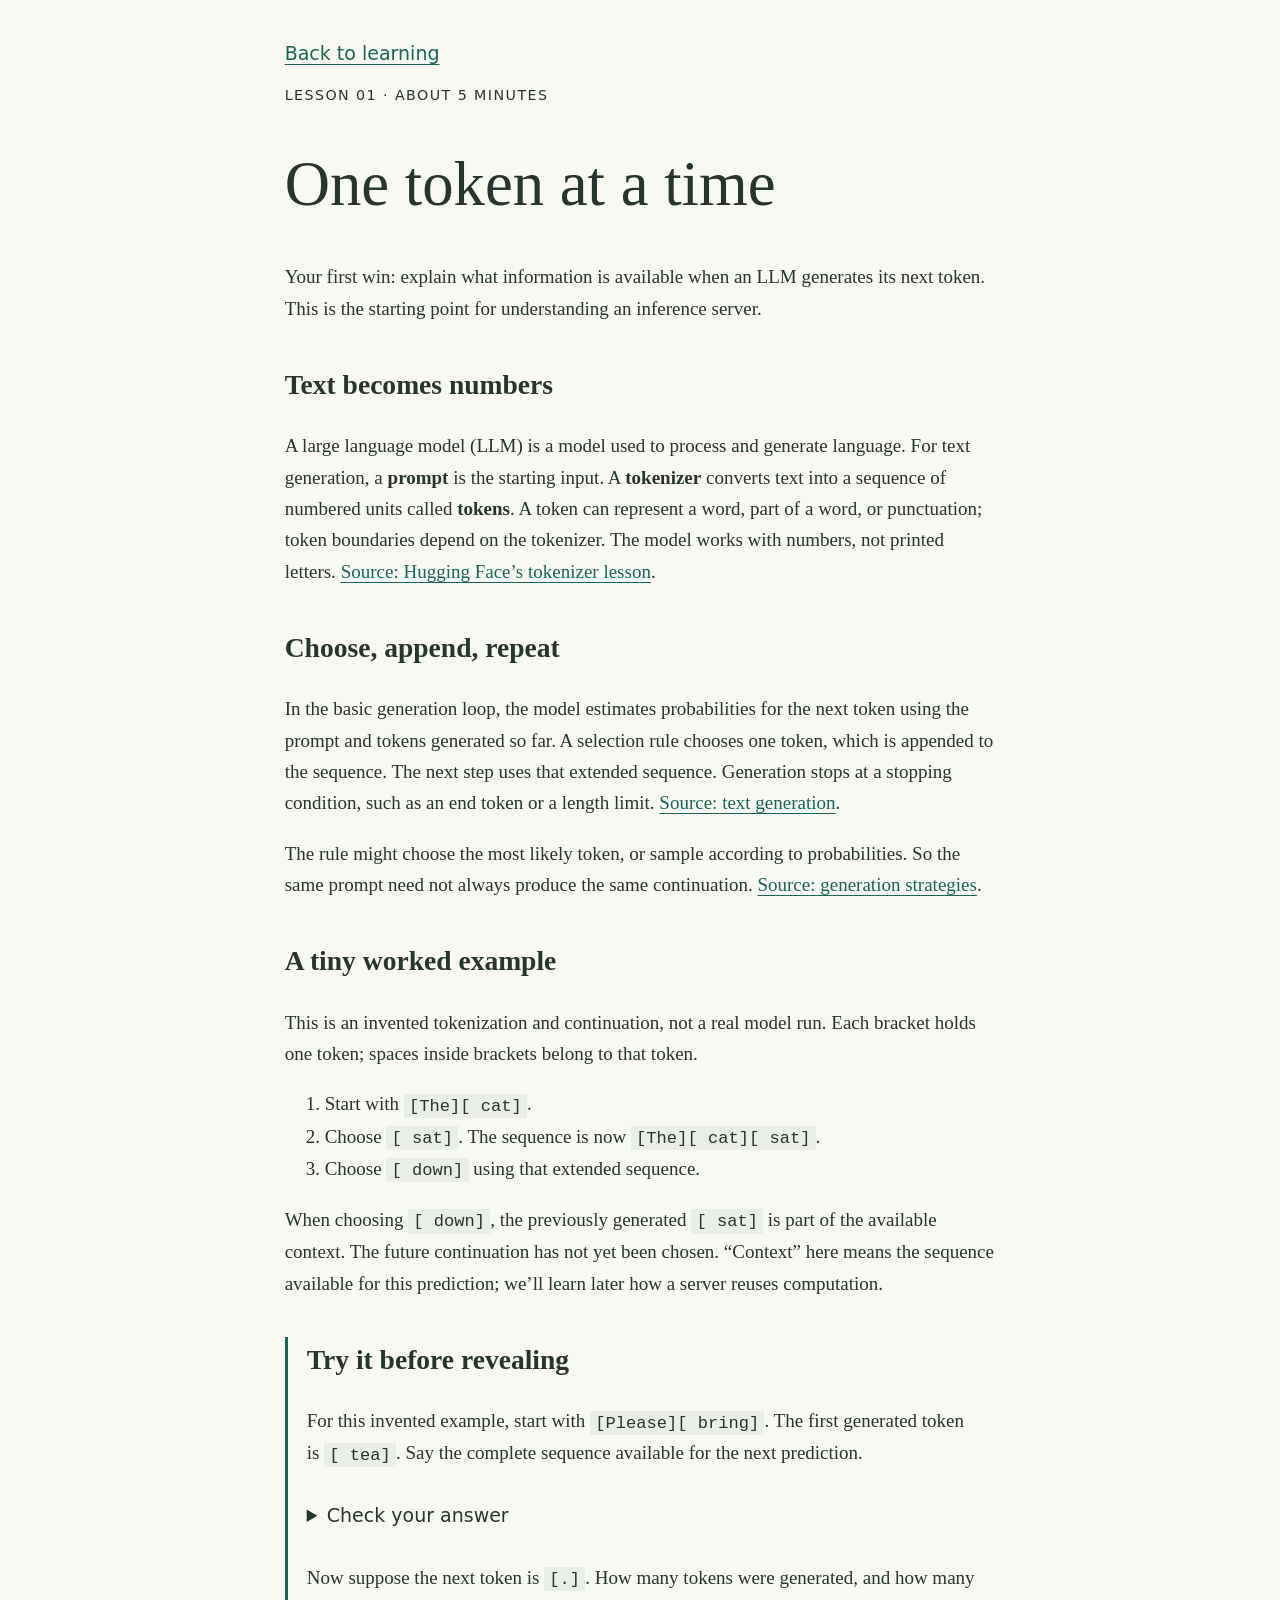
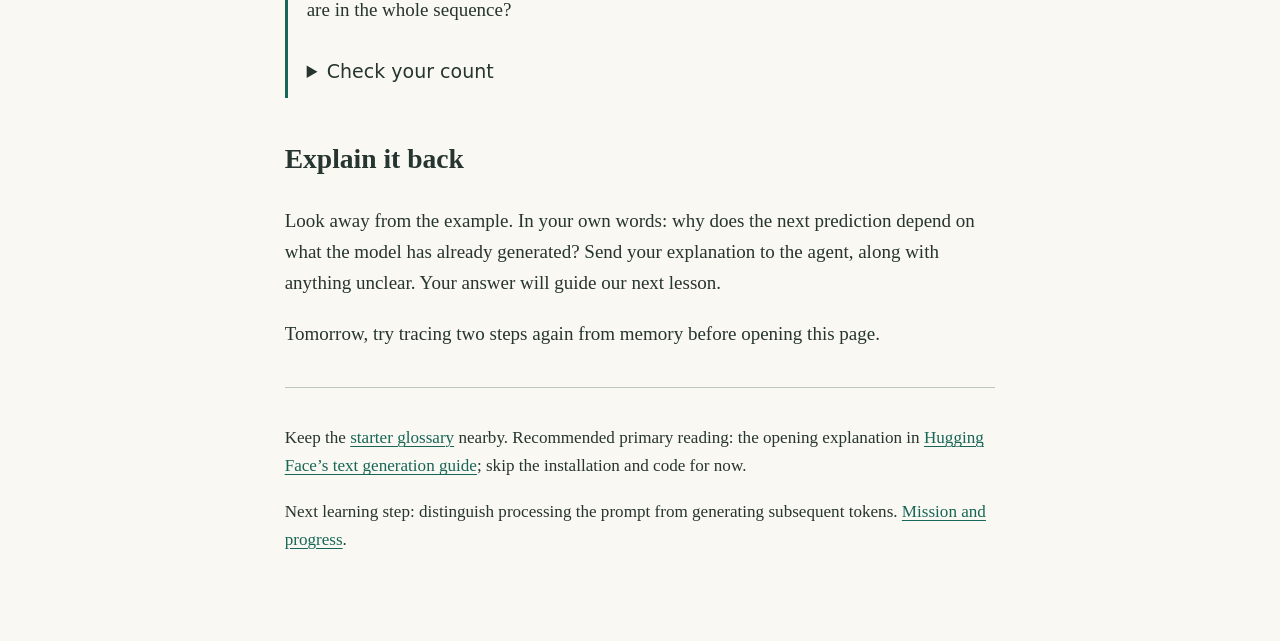
==== docs/ai/llm-inference/lessons/0001-one-token-at-a-time.html @ 14ee08dc "Start LLM inference mission with token generation lesson" ====
<!doctype html>
<html lang="en"><head><meta charset="utf-8"><meta name="viewport" content="width=device-width,initial-scale=1"><title>One token at a time · LLM inference</title><link rel="stylesheet" href="../assets/style.css"></head><body><main><nav><a href="../../../index.html">Back to learning</a></nav><p class="eyebrow">Lesson 01 · About 5 minutes</p><h1>One token at a time</h1><p>Your first win: explain what information is available when an LLM generates its next token. This is the starting point for understanding an inference server.</p>
<h2>Text becomes numbers</h2><p>A large language model (LLM) is a model used to process and generate language. For text generation, a <strong>prompt</strong> is the starting input. A <strong>tokenizer</strong> converts text into a sequence of numbered units called <strong>tokens</strong>. A token can represent a word, part of a word, or punctuation; token boundaries depend on the tokenizer. The model works with numbers, not printed letters. <a href="https://huggingface.co/learn/llm-course/chapter2/4">Source: Hugging Face’s tokenizer lesson</a>.</p>
<h2>Choose, append, repeat</h2><p>In the basic generation loop, the model estimates probabilities for the next token using the prompt and tokens generated so far. A selection rule chooses one token, which is appended to the sequence. The next step uses that extended sequence. Generation stops at a stopping condition, such as an end token or a length limit. <a href="https://huggingface.co/docs/transformers/llm_tutorial">Source: text generation</a>.</p><p>The rule might choose the most likely token, or sample according to probabilities. So the same prompt need not always produce the same continuation. <a href="https://huggingface.co/docs/transformers/generation_strategies">Source: generation strategies</a>.</p>
<h2>A tiny worked example</h2><p>This is an invented tokenization and continuation, not a real model run. Each bracket holds one token; spaces inside brackets belong to that token.</p><ol><li>Start with <code>[The][ cat]</code>.</li><li>Choose <code>[ sat]</code>. The sequence is now <code>[The][ cat][ sat]</code>.</li><li>Choose <code>[ down]</code> using that extended sequence.</li></ol><p>When choosing <code>[ down]</code>, the previously generated <code>[ sat]</code> is part of the available context. The future continuation has not yet been chosen. “Context” here means the sequence available for this prediction; we’ll learn later how a server reuses computation.</p>
<section class="practice"><h2>Try it before revealing</h2><p>For this invented example, start with <code>[Please][ bring]</code>. The first generated token is <code>[ tea]</code>. Say the complete sequence available for the next prediction.</p><details><summary>Check your answer</summary><p><code>[Please][ bring][ tea]</code>. Include both the original prompt and the generated token. If you omitted either, trace the append step once more.</p></details><p>Now suppose the next token is <code>[.]</code>. How many tokens were generated, and how many are in the whole sequence?</p><details><summary>Check your count</summary><p>Two generated tokens; four total tokens. The two prompt tokens were already present.</p></details></section>
<h2>Explain it back</h2><p>Look away from the example. In your own words: why does the next prediction depend on what the model has already generated? Send your explanation to the agent, along with anything unclear. Your answer will guide our next lesson.</p><p>Tomorrow, try tracing two steps again from memory before opening this page.</p><footer><p>Keep the <a href="../reference/glossary.html">starter glossary</a> nearby. Recommended primary reading: the opening explanation in <a href="https://huggingface.co/docs/transformers/llm_tutorial">Hugging Face’s text generation guide</a>; skip the installation and code for now.</p><p>Next learning step: distinguish processing the prompt from generating subsequent tokens. <a href="https://github.com/geoberle/learning/issues/8">Mission and progress</a>.</p></footer></main></body></html>
---- docs/ai/llm-inference/assets/style.css ----
:root{color-scheme:light;background:#faf8f2;color:#26352f;font:19px/1.65 Georgia,serif}*{box-sizing:border-box}body{margin:0}main{max-width:760px;margin:auto;padding:2rem 1.3rem 4rem}h1{font-size:clamp(2rem,6vw,3.3rem);line-height:1.12;font-weight:normal}h2{font-size:1.45rem;margin-top:2rem}a{color:#176657;text-underline-offset:.2em}.eyebrow,nav,summary,small{font-family:system-ui,sans-serif} .eyebrow{letter-spacing:.1em;text-transform:uppercase;font-size:.75rem}code{font-size:.9em;background:#e9eee6;padding:.15em .3em} .practice{border-left:3px solid #176657;padding:0 1rem;margin:2rem 0}details{padding:.6rem 0}summary{cursor:pointer}a:focus-visible,summary:focus-visible{outline:3px solid #b26b20;outline-offset:4px}footer{border-top:1px solid #bdc7bc;margin-top:2rem;padding-top:1rem;font-size:.9rem}@media print{body{background:white}main{max-width:none;padding:0}details>*{display:block}a{color:inherit}h2,.practice{break-inside:avoid}}
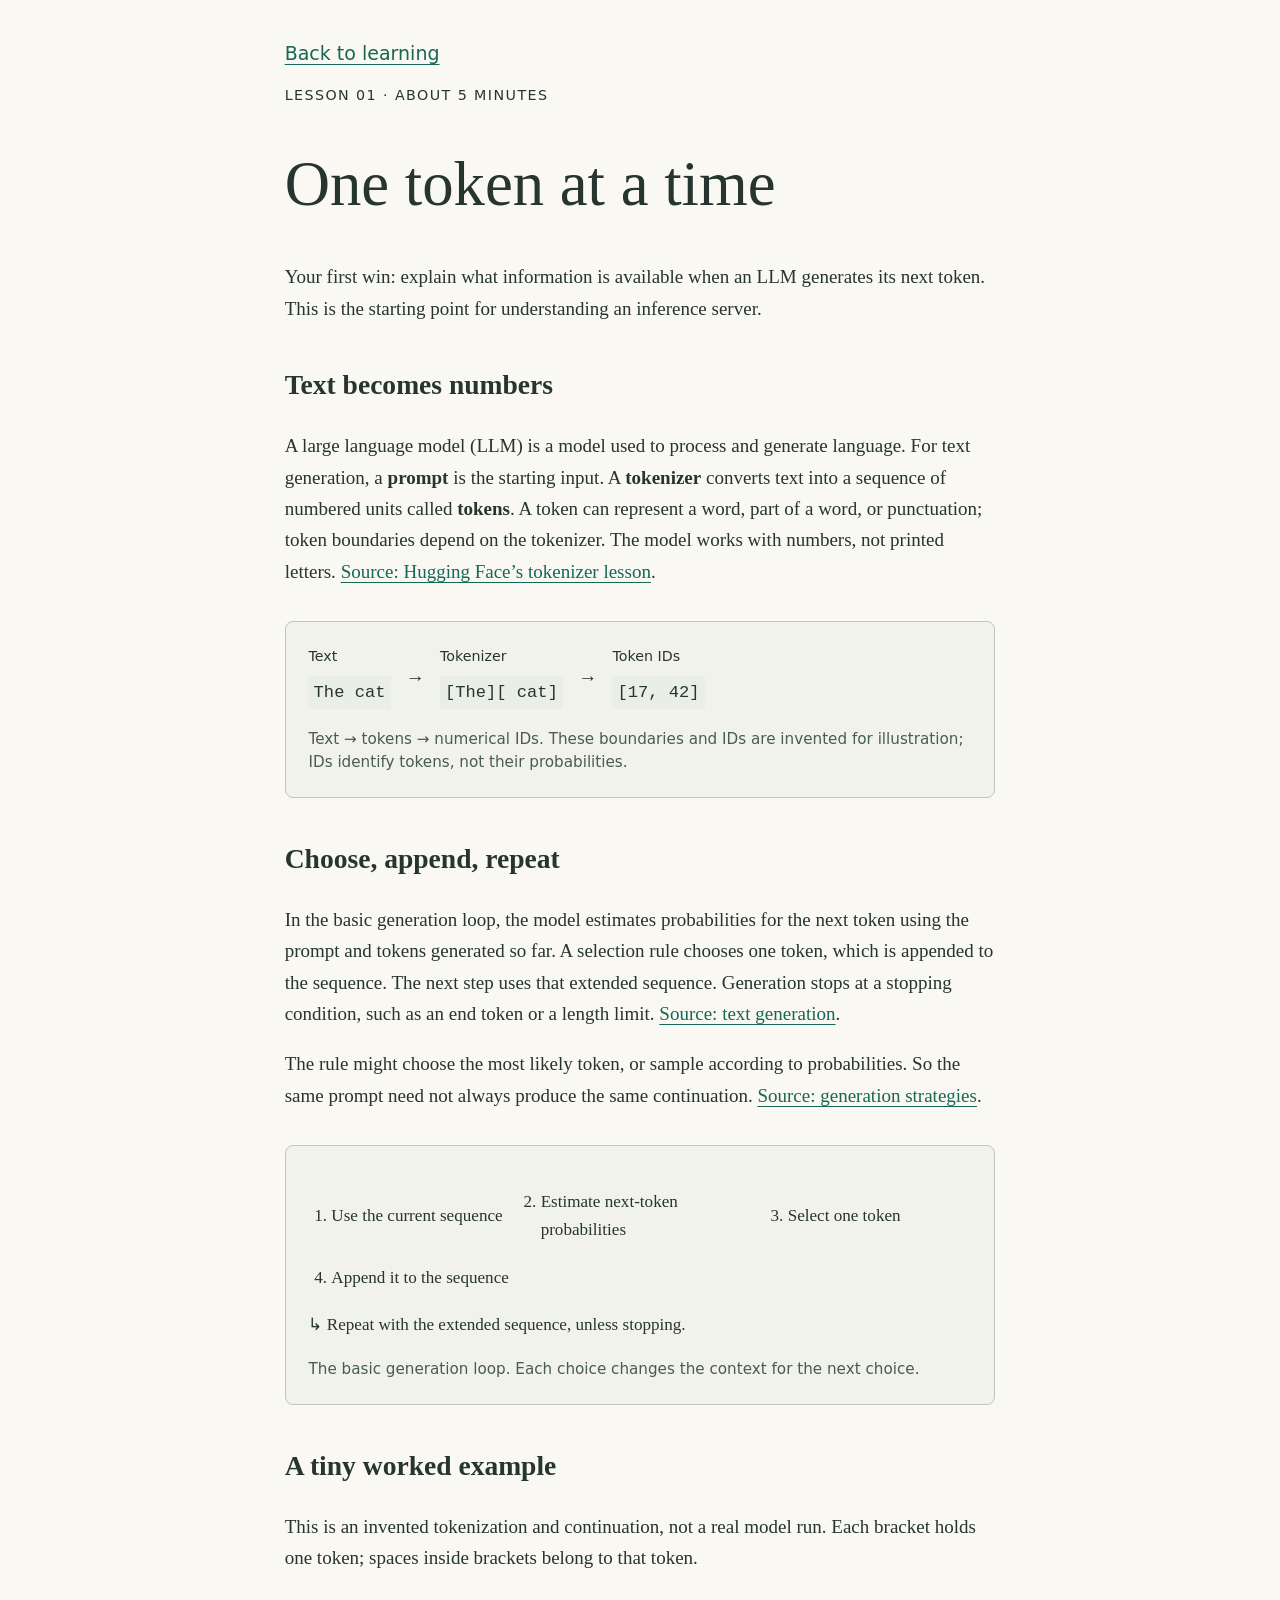
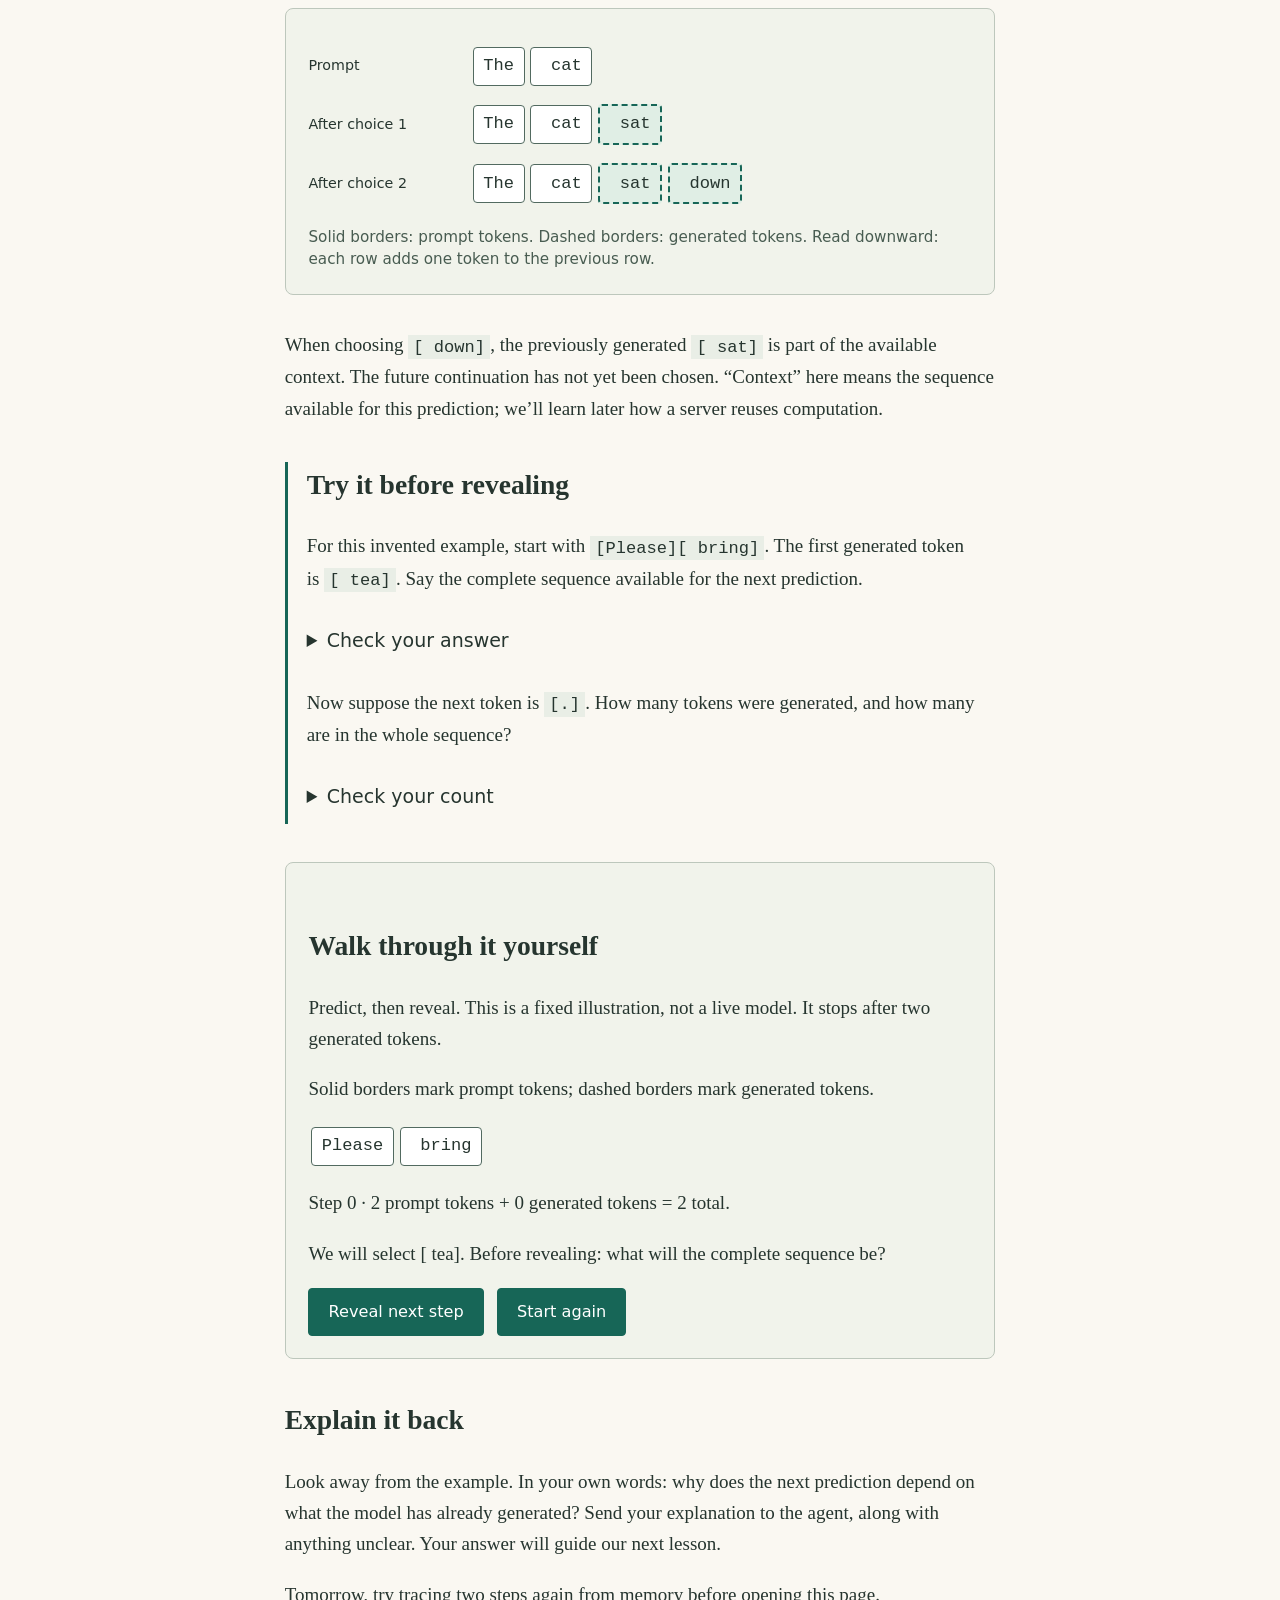
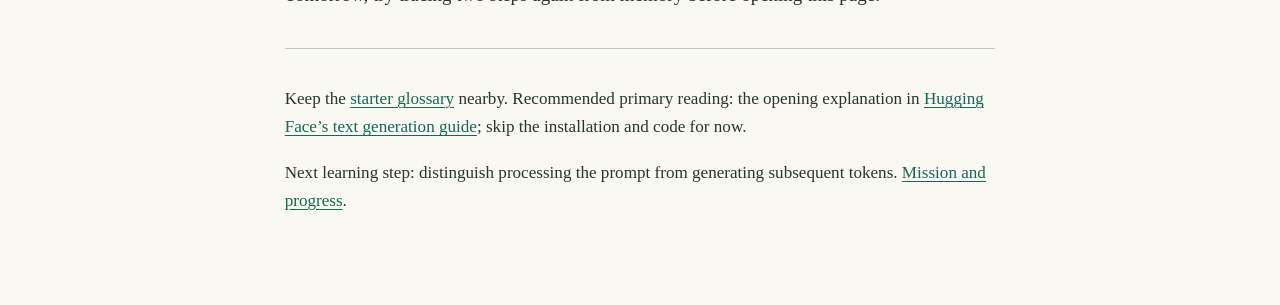
==== commit 4cafb237: "Add diagrams and token walkthrough to first inference lesson" ====
--- a/docs/ai/llm-inference/lessons/0001-one-token-at-a-time.html
+++ b/docs/ai/llm-inference/lessons/0001-one-token-at-a-time.html
@@ -1,7 +1,10 @@
 <!doctype html>
-<html lang="en"><head><meta charset="utf-8"><meta name="viewport" content="width=device-width,initial-scale=1"><title>One token at a time · LLM inference</title><link rel="stylesheet" href="../assets/style.css"></head><body><main><nav><a href="../../../index.html">Back to learning</a></nav><p class="eyebrow">Lesson 01 · About 5 minutes</p><h1>One token at a time</h1><p>Your first win: explain what information is available when an LLM generates its next token. This is the starting point for understanding an inference server.</p>
+<html lang="en"><head><meta charset="utf-8"><meta name="viewport" content="width=device-width,initial-scale=1"><title>One token at a time · LLM inference</title><link rel="stylesheet" href="../assets/style.css"><script src="../assets/token-walkthrough.js" defer></script></head><body><main><nav><a href="../../../index.html">Back to learning</a></nav><p class="eyebrow">Lesson 01 · About 5 minutes</p><h1>One token at a time</h1><p>Your first win: explain what information is available when an LLM generates its next token. This is the starting point for understanding an inference server.</p>
 <h2>Text becomes numbers</h2><p>A large language model (LLM) is a model used to process and generate language. For text generation, a <strong>prompt</strong> is the starting input. A <strong>tokenizer</strong> converts text into a sequence of numbered units called <strong>tokens</strong>. A token can represent a word, part of a word, or punctuation; token boundaries depend on the tokenizer. The model works with numbers, not printed letters. <a href="https://huggingface.co/learn/llm-course/chapter2/4">Source: Hugging Face’s tokenizer lesson</a>.</p>
+<figure class="diagram"><div class="flow"><div><small>Text</small><code>The cat</code></div><span aria-hidden="true">→</span><div><small>Tokenizer</small><code>[The][ cat]</code></div><span aria-hidden="true">→</span><div><small>Token IDs</small><code>[17, 42]</code></div></div><figcaption>Text → tokens → numerical IDs. These boundaries and IDs are invented for illustration; IDs identify tokens, not their probabilities.</figcaption></figure>
 <h2>Choose, append, repeat</h2><p>In the basic generation loop, the model estimates probabilities for the next token using the prompt and tokens generated so far. A selection rule chooses one token, which is appended to the sequence. The next step uses that extended sequence. Generation stops at a stopping condition, such as an end token or a length limit. <a href="https://huggingface.co/docs/transformers/llm_tutorial">Source: text generation</a>.</p><p>The rule might choose the most likely token, or sample according to probabilities. So the same prompt need not always produce the same continuation. <a href="https://huggingface.co/docs/transformers/generation_strategies">Source: generation strategies</a>.</p>
-<h2>A tiny worked example</h2><p>This is an invented tokenization and continuation, not a real model run. Each bracket holds one token; spaces inside brackets belong to that token.</p><ol><li>Start with <code>[The][ cat]</code>.</li><li>Choose <code>[ sat]</code>. The sequence is now <code>[The][ cat][ sat]</code>.</li><li>Choose <code>[ down]</code> using that extended sequence.</li></ol><p>When choosing <code>[ down]</code>, the previously generated <code>[ sat]</code> is part of the available context. The future continuation has not yet been chosen. “Context” here means the sequence available for this prediction; we’ll learn later how a server reuses computation.</p>
+<figure class="diagram"><ol class="flow steps"><li>Use the current sequence</li><li>Estimate next-token probabilities</li><li>Select one token</li><li>Append it to the sequence</li></ol><p class="loop">↳ Repeat with the extended sequence, unless stopping.</p><figcaption>The basic generation loop. Each choice changes the context for the next choice.</figcaption></figure>
+<h2>A tiny worked example</h2><p>This is an invented tokenization and continuation, not a real model run. Each bracket holds one token; spaces inside brackets belong to that token.</p><figure class="diagram"><div class="sequence-row"><small>Prompt</small><div><span class="token">The</span><span class="token"> cat</span></div></div><div class="sequence-row"><small>After choice 1</small><div><span class="token">The</span><span class="token"> cat</span><span class="token generated"> sat</span></div></div><div class="sequence-row"><small>After choice 2</small><div><span class="token">The</span><span class="token"> cat</span><span class="token generated"> sat</span><span class="token generated"> down</span></div></div><figcaption>Solid borders: prompt tokens. Dashed borders: generated tokens. Read downward: each row adds one token to the previous row.</figcaption></figure><p>When choosing <code>[ down]</code>, the previously generated <code>[ sat]</code> is part of the available context. The future continuation has not yet been chosen. “Context” here means the sequence available for this prediction; we’ll learn later how a server reuses computation.</p>
 <section class="practice"><h2>Try it before revealing</h2><p>For this invented example, start with <code>[Please][ bring]</code>. The first generated token is <code>[ tea]</code>. Say the complete sequence available for the next prediction.</p><details><summary>Check your answer</summary><p><code>[Please][ bring][ tea]</code>. Include both the original prompt and the generated token. If you omitted either, trace the append step once more.</p></details><p>Now suppose the next token is <code>[.]</code>. How many tokens were generated, and how many are in the whole sequence?</p><details><summary>Check your count</summary><p>Two generated tokens; four total tokens. The two prompt tokens were already present.</p></details></section>
+<section class="walkthrough" data-token-walkthrough><h2>Walk through it yourself</h2><p>Predict, then reveal. This is a fixed illustration, not a live model. It stops after two generated tokens.</p><p>Solid borders mark prompt tokens; dashed borders mark generated tokens.</p><div data-sequence class="token-sequence" aria-label="Current token sequence"><span class="token">Please</span><span class="token"> bring</span></div><p data-status role="status" aria-live="polite">Step 0 · 2 prompt tokens + 0 generated tokens = 2 total.</p><p data-question>We will select [ tea]. Before revealing: what will the complete sequence be?</p><div class="controls" hidden><button type="button" data-next>Reveal next step</button><button type="button" data-reset>Start again</button></div><noscript><p>Enable JavaScript to step through this example. The final sequence is [Please][ bring][ tea][.]: two prompt tokens and two generated tokens.</p></noscript><p class="print-only">Final sequence: [Please][ bring][ tea][.]. Two prompt tokens plus two generated tokens.</p></section>
 <h2>Explain it back</h2><p>Look away from the example. In your own words: why does the next prediction depend on what the model has already generated? Send your explanation to the agent, along with anything unclear. Your answer will guide our next lesson.</p><p>Tomorrow, try tracing two steps again from memory before opening this page.</p><footer><p>Keep the <a href="../reference/glossary.html">starter glossary</a> nearby. Recommended primary reading: the opening explanation in <a href="https://huggingface.co/docs/transformers/llm_tutorial">Hugging Face’s text generation guide</a>; skip the installation and code for now.</p><p>Next learning step: distinguish processing the prompt from generating subsequent tokens. <a href="https://github.com/geoberle/learning/issues/8">Mission and progress</a>.</p></footer></main></body></html>
--- a/docs/ai/llm-inference/assets/style.css
+++ b/docs/ai/llm-inference/assets/style.css
@@ -1 +1,2 @@
- :root{color-scheme:light;background:#faf8f2;color:#26352f;font:19px/1.65 Georgia,serif}*{box-sizing:border-box}body{margin:0}main{max-width:760px;margin:auto;padding:2rem 1.3rem 4rem}h1{font-size:clamp(2rem,6vw,3.3rem);line-height:1.12;font-weight:normal}h2{font-size:1.45rem;margin-top:2rem}a{color:#176657;text-underline-offset:.2em}.eyebrow,nav,summary,small{font-family:system-ui,sans-serif} .eyebrow{letter-spacing:.1em;text-transform:uppercase;font-size:.75rem}code{font-size:.9em;background:#e9eee6;padding:.15em .3em} .practice{border-left:3px solid #176657;padding:0 1rem;margin:2rem 0}details{padding:.6rem 0}summary{cursor:pointer}a:focus-visible,summary:focus-visible{outline:3px solid #b26b20;outline-offset:4px}footer{border-top:1px solid #bdc7bc;margin-top:2rem;padding-top:1rem;font-size:.9rem}@media print{body{background:white}main{max-width:none;padding:0}details>*{display:block}a{color:inherit}h2,.practice{break-inside:avoid}}+ :root{color-scheme:light;background:#faf8f2;color:#26352f;font:19px/1.65 Georgia,serif}*{box-sizing:border-box}body{margin:0}main{max-width:760px;margin:auto;padding:2rem 1.3rem 4rem}h1{font-size:clamp(2rem,6vw,3.3rem);line-height:1.12;font-weight:normal}h2{font-size:1.45rem;margin-top:2rem}a{color:#176657;text-underline-offset:.2em}.eyebrow,nav,summary,small{font-family:system-ui,sans-serif} .eyebrow{letter-spacing:.1em;text-transform:uppercase;font-size:.75rem}code{font-size:.9em;background:#e9eee6;padding:.15em .3em} .practice{border-left:3px solid #176657;padding:0 1rem;margin:2rem 0}details{padding:.6rem 0}summary{cursor:pointer}a:focus-visible,summary:focus-visible{outline:3px solid #b26b20;outline-offset:4px}footer{border-top:1px solid #bdc7bc;margin-top:2rem;padding-top:1rem;font-size:.9rem}@media print{body{background:white}main{max-width:none;padding:0}details>*{display:block}a{color:inherit}h2,.practice{break-inside:avoid}}
+.diagram,.walkthrough{margin:1.8rem 0;padding:1.2rem;border:1px solid #bdc7bc;border-radius:8px;background:#f1f3eb}.flow{display:flex;flex-wrap:wrap;align-items:center;gap:.8rem}.flow>div{display:grid;gap:.4rem}.flow small,.sequence-row small{font-size:.75rem}.steps{padding-left:1.2rem;gap:1rem 2rem}.steps li{max-width:11rem;font-size:.9rem}.loop{font-size:.9rem}figcaption{margin-top:1rem;font: .8rem/1.5 system-ui,sans-serif;color:#485c51}.sequence-row{display:grid;grid-template-columns:8rem 1fr;gap:.5rem;align-items:center;margin:.65rem 0}.token{display:inline-block;white-space:pre;font: .9rem/1.5 monospace;border:1px solid #526a60;border-radius:4px;padding:.3rem .5rem;margin:.15rem;background:#fff}.token.generated{border:2px dashed #176657;background:#e0eee5}.controls{display:flex;flex-wrap:wrap;gap:.7rem}.controls[hidden]{display:none}button{font: .85rem/1.4 system-ui,sans-serif;padding:.6rem 1rem;color:#fff;background:#176657;border:1px solid #176657;border-radius:4px;cursor:pointer}button:disabled{opacity:.5;cursor:default}button:focus-visible{outline:3px solid #b26b20;outline-offset:4px}.print-only{display:none}@media(max-width:480px){.sequence-row{grid-template-columns:1fr}.diagram,.walkthrough{padding:.8rem}}@media print{.controls{display:none}.print-only{display:block}.diagram,.walkthrough{break-inside:avoid;background:none}}
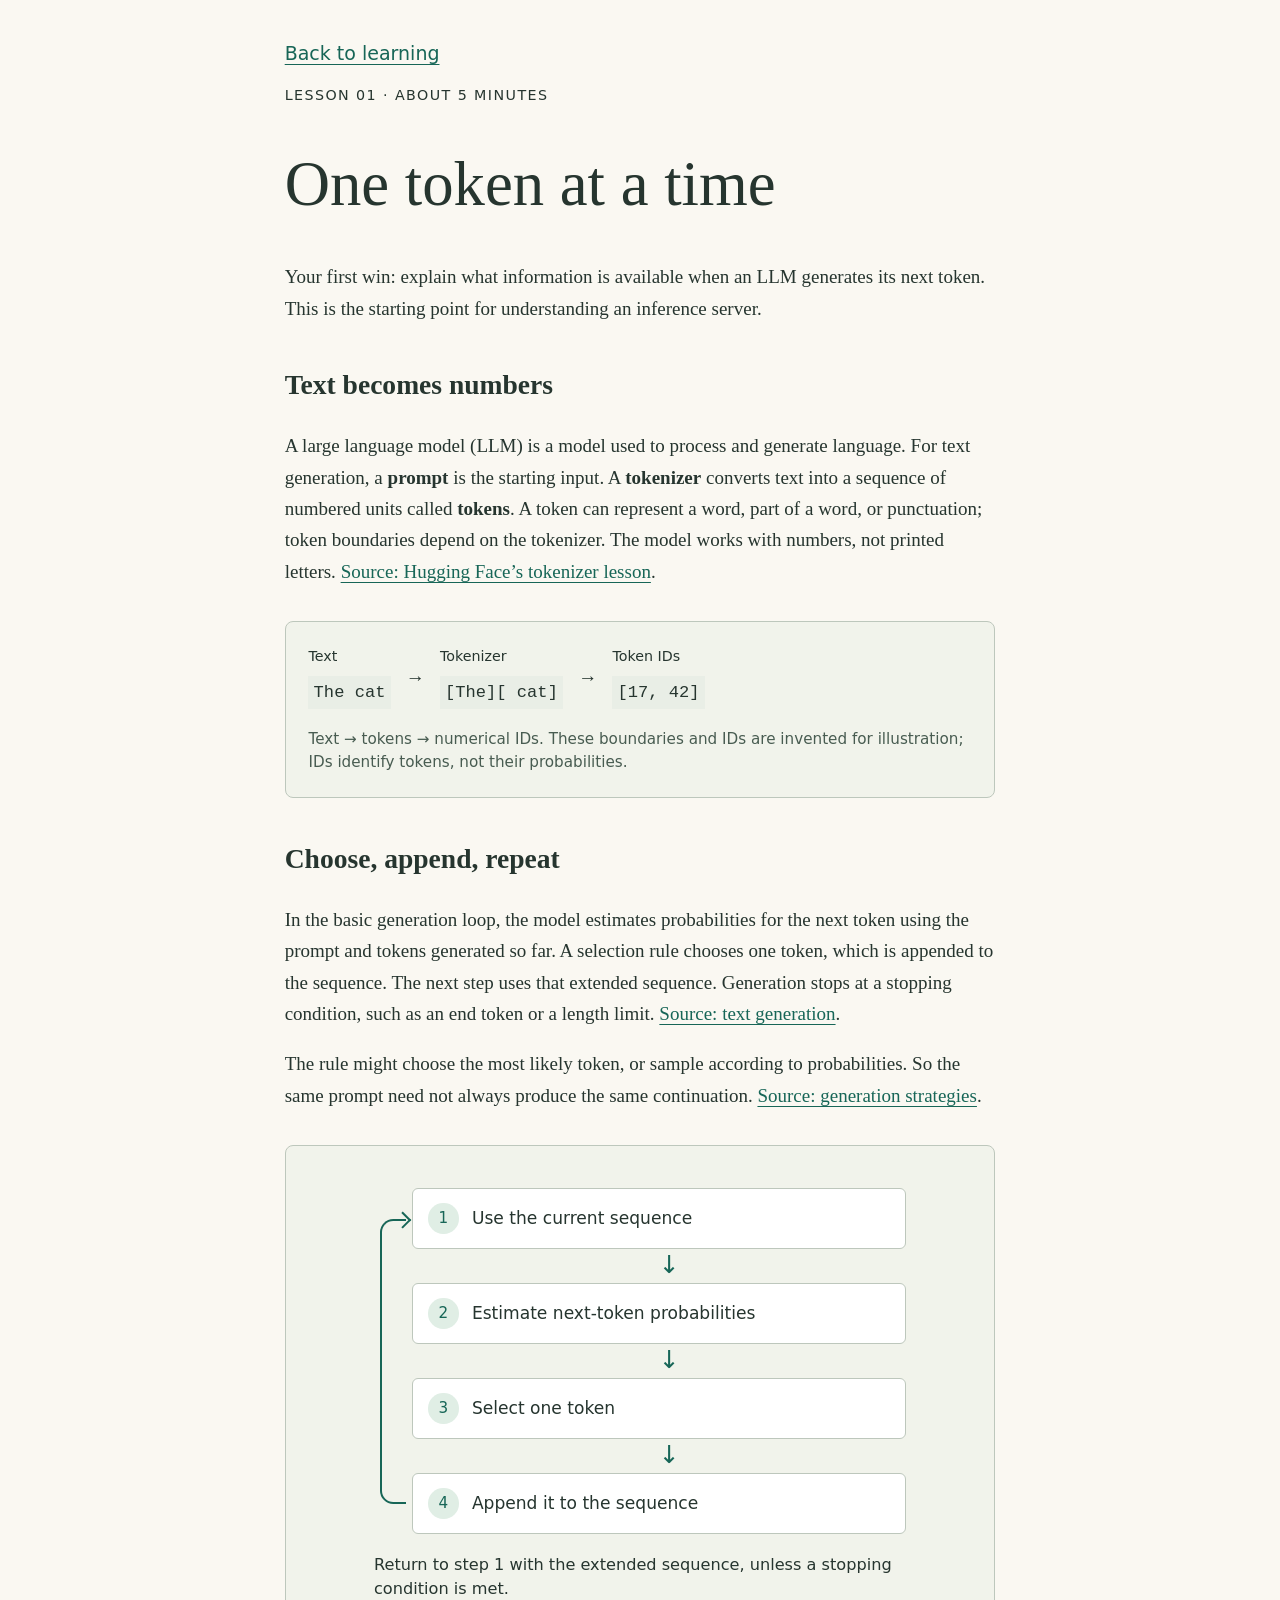
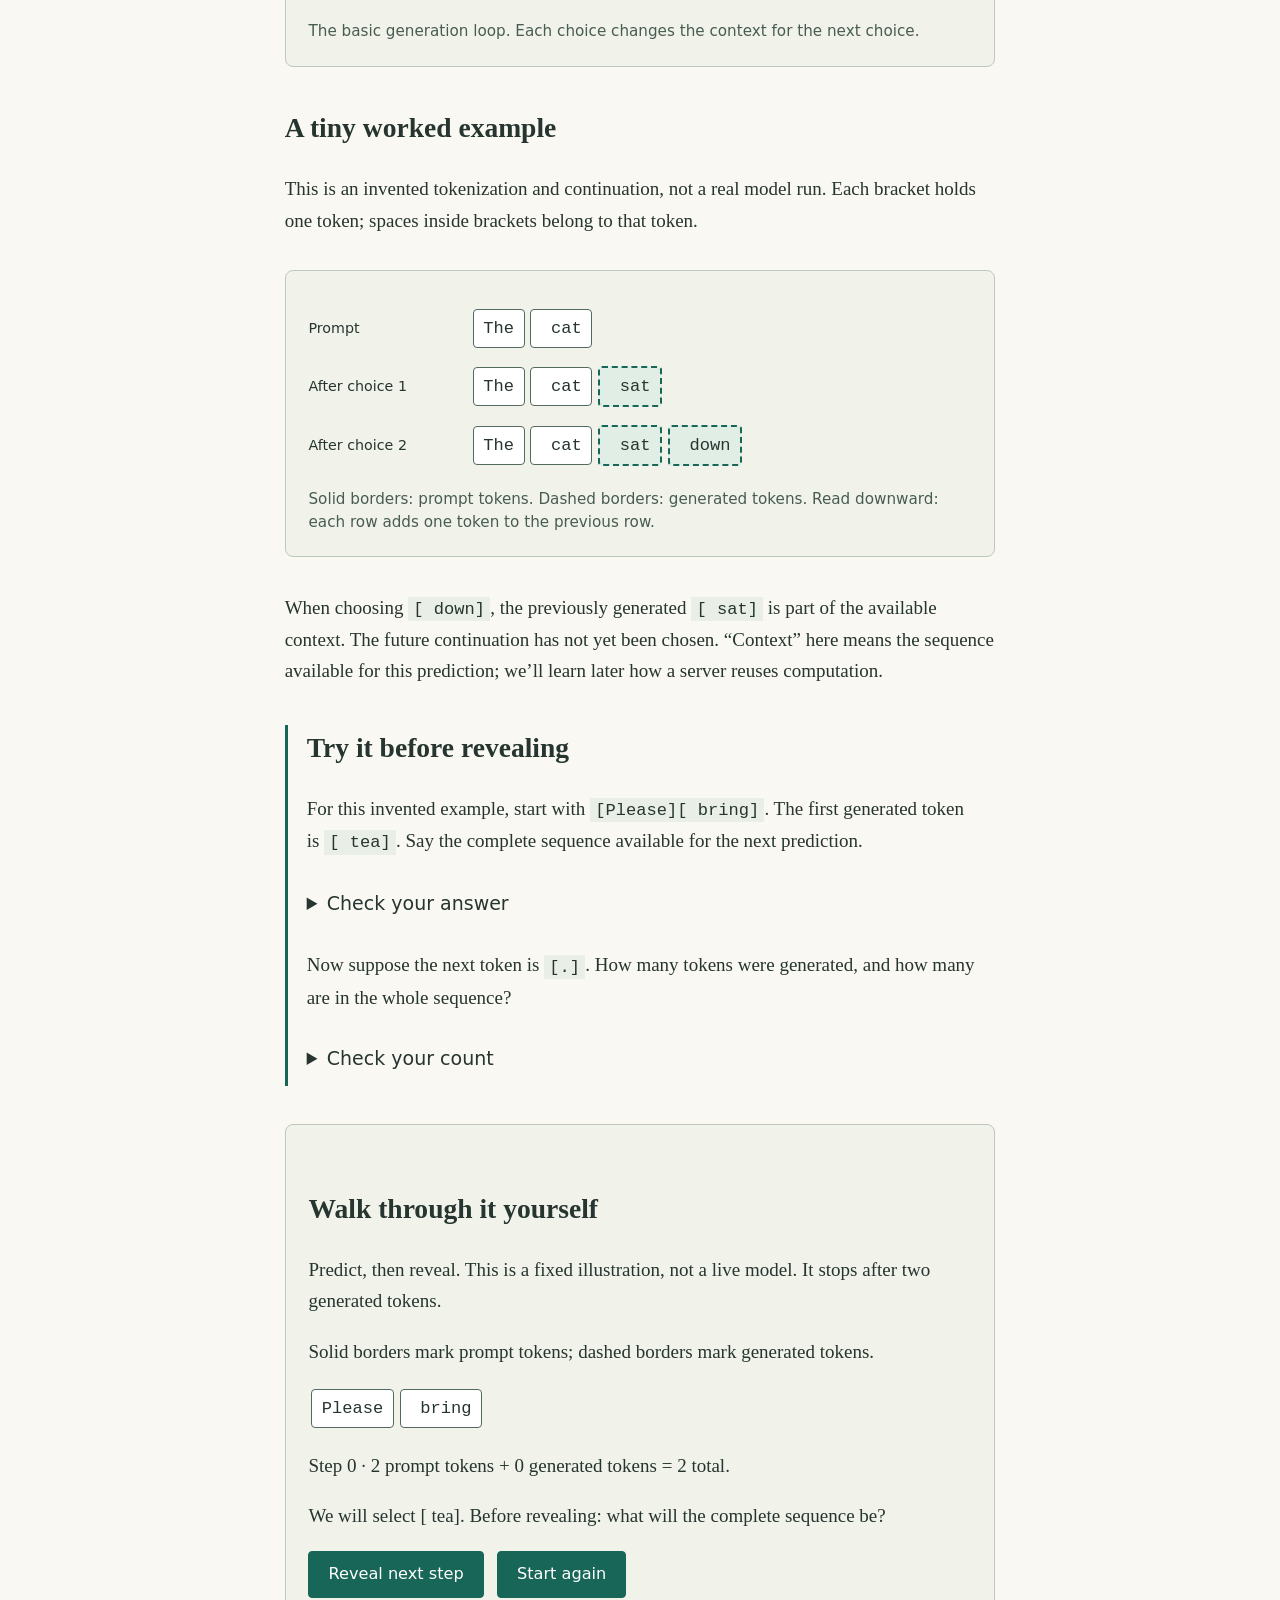
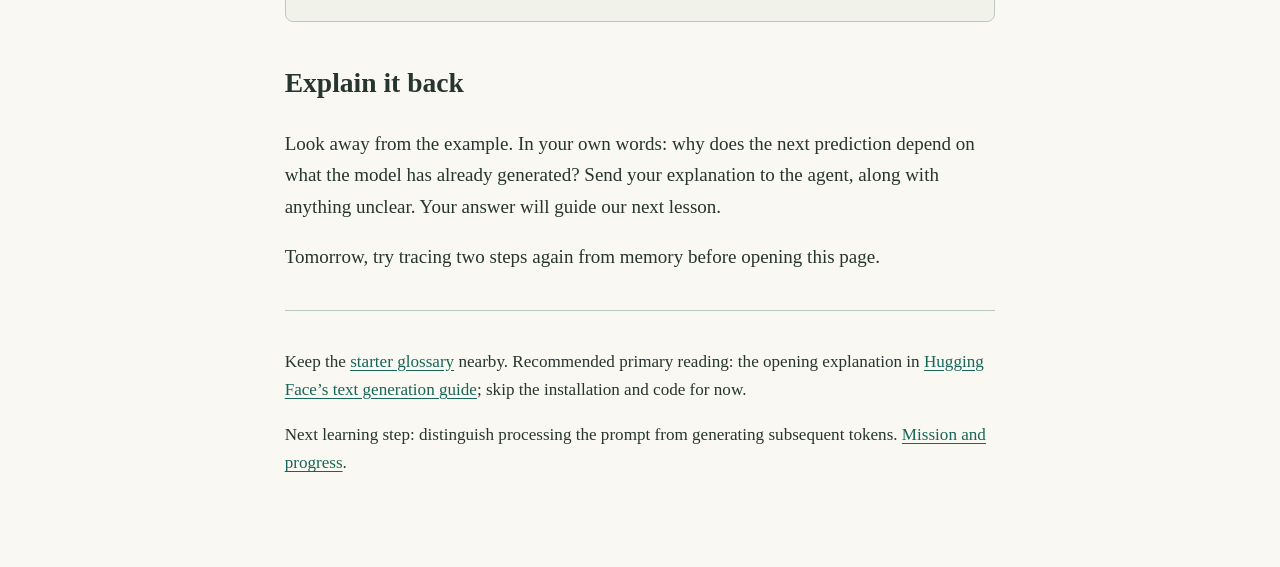
==== commit d8258642: "Clarify generation loop diagram with connected vertical steps" ====
--- a/docs/ai/llm-inference/lessons/0001-one-token-at-a-time.html
+++ b/docs/ai/llm-inference/lessons/0001-one-token-at-a-time.html
@@ -3,7 +3,7 @@
 <h2>Text becomes numbers</h2><p>A large language model (LLM) is a model used to process and generate language. For text generation, a <strong>prompt</strong> is the starting input. A <strong>tokenizer</strong> converts text into a sequence of numbered units called <strong>tokens</strong>. A token can represent a word, part of a word, or punctuation; token boundaries depend on the tokenizer. The model works with numbers, not printed letters. <a href="https://huggingface.co/learn/llm-course/chapter2/4">Source: Hugging Face’s tokenizer lesson</a>.</p>
 <figure class="diagram"><div class="flow"><div><small>Text</small><code>The cat</code></div><span aria-hidden="true">→</span><div><small>Tokenizer</small><code>[The][ cat]</code></div><span aria-hidden="true">→</span><div><small>Token IDs</small><code>[17, 42]</code></div></div><figcaption>Text → tokens → numerical IDs. These boundaries and IDs are invented for illustration; IDs identify tokens, not their probabilities.</figcaption></figure>
 <h2>Choose, append, repeat</h2><p>In the basic generation loop, the model estimates probabilities for the next token using the prompt and tokens generated so far. A selection rule chooses one token, which is appended to the sequence. The next step uses that extended sequence. Generation stops at a stopping condition, such as an end token or a length limit. <a href="https://huggingface.co/docs/transformers/llm_tutorial">Source: text generation</a>.</p><p>The rule might choose the most likely token, or sample according to probabilities. So the same prompt need not always produce the same continuation. <a href="https://huggingface.co/docs/transformers/generation_strategies">Source: generation strategies</a>.</p>
-<figure class="diagram"><ol class="flow steps"><li>Use the current sequence</li><li>Estimate next-token probabilities</li><li>Select one token</li><li>Append it to the sequence</li></ol><p class="loop">↳ Repeat with the extended sequence, unless stopping.</p><figcaption>The basic generation loop. Each choice changes the context for the next choice.</figcaption></figure>
+<figure class="diagram"><div class="generation-loop"><ol class="generation-steps"><li>Use the current sequence</li><li>Estimate next-token probabilities</li><li>Select one token</li><li>Append it to the sequence</li></ol></div><p class="loop-note">Return to step 1 with the extended sequence, unless a stopping condition is met.</p><figcaption>The basic generation loop. Each choice changes the context for the next choice.</figcaption></figure>
 <h2>A tiny worked example</h2><p>This is an invented tokenization and continuation, not a real model run. Each bracket holds one token; spaces inside brackets belong to that token.</p><figure class="diagram"><div class="sequence-row"><small>Prompt</small><div><span class="token">The</span><span class="token"> cat</span></div></div><div class="sequence-row"><small>After choice 1</small><div><span class="token">The</span><span class="token"> cat</span><span class="token generated"> sat</span></div></div><div class="sequence-row"><small>After choice 2</small><div><span class="token">The</span><span class="token"> cat</span><span class="token generated"> sat</span><span class="token generated"> down</span></div></div><figcaption>Solid borders: prompt tokens. Dashed borders: generated tokens. Read downward: each row adds one token to the previous row.</figcaption></figure><p>When choosing <code>[ down]</code>, the previously generated <code>[ sat]</code> is part of the available context. The future continuation has not yet been chosen. “Context” here means the sequence available for this prediction; we’ll learn later how a server reuses computation.</p>
 <section class="practice"><h2>Try it before revealing</h2><p>For this invented example, start with <code>[Please][ bring]</code>. The first generated token is <code>[ tea]</code>. Say the complete sequence available for the next prediction.</p><details><summary>Check your answer</summary><p><code>[Please][ bring][ tea]</code>. Include both the original prompt and the generated token. If you omitted either, trace the append step once more.</p></details><p>Now suppose the next token is <code>[.]</code>. How many tokens were generated, and how many are in the whole sequence?</p><details><summary>Check your count</summary><p>Two generated tokens; four total tokens. The two prompt tokens were already present.</p></details></section>
 <section class="walkthrough" data-token-walkthrough><h2>Walk through it yourself</h2><p>Predict, then reveal. This is a fixed illustration, not a live model. It stops after two generated tokens.</p><p>Solid borders mark prompt tokens; dashed borders mark generated tokens.</p><div data-sequence class="token-sequence" aria-label="Current token sequence"><span class="token">Please</span><span class="token"> bring</span></div><p data-status role="status" aria-live="polite">Step 0 · 2 prompt tokens + 0 generated tokens = 2 total.</p><p data-question>We will select [ tea]. Before revealing: what will the complete sequence be?</p><div class="controls" hidden><button type="button" data-next>Reveal next step</button><button type="button" data-reset>Start again</button></div><noscript><p>Enable JavaScript to step through this example. The final sequence is [Please][ bring][ tea][.]: two prompt tokens and two generated tokens.</p></noscript><p class="print-only">Final sequence: [Please][ bring][ tea][.]. Two prompt tokens plus two generated tokens.</p></section>
--- a/docs/ai/llm-inference/assets/style.css
+++ b/docs/ai/llm-inference/assets/style.css
@@ -1,2 +1,4 @@
  :root{color-scheme:light;background:#faf8f2;color:#26352f;font:19px/1.65 Georgia,serif}*{box-sizing:border-box}body{margin:0}main{max-width:760px;margin:auto;padding:2rem 1.3rem 4rem}h1{font-size:clamp(2rem,6vw,3.3rem);line-height:1.12;font-weight:normal}h2{font-size:1.45rem;margin-top:2rem}a{color:#176657;text-underline-offset:.2em}.eyebrow,nav,summary,small{font-family:system-ui,sans-serif} .eyebrow{letter-spacing:.1em;text-transform:uppercase;font-size:.75rem}code{font-size:.9em;background:#e9eee6;padding:.15em .3em} .practice{border-left:3px solid #176657;padding:0 1rem;margin:2rem 0}details{padding:.6rem 0}summary{cursor:pointer}a:focus-visible,summary:focus-visible{outline:3px solid #b26b20;outline-offset:4px}footer{border-top:1px solid #bdc7bc;margin-top:2rem;padding-top:1rem;font-size:.9rem}@media print{body{background:white}main{max-width:none;padding:0}details>*{display:block}a{color:inherit}h2,.practice{break-inside:avoid}}
-.diagram,.walkthrough{margin:1.8rem 0;padding:1.2rem;border:1px solid #bdc7bc;border-radius:8px;background:#f1f3eb}.flow{display:flex;flex-wrap:wrap;align-items:center;gap:.8rem}.flow>div{display:grid;gap:.4rem}.flow small,.sequence-row small{font-size:.75rem}.steps{padding-left:1.2rem;gap:1rem 2rem}.steps li{max-width:11rem;font-size:.9rem}.loop{font-size:.9rem}figcaption{margin-top:1rem;font: .8rem/1.5 system-ui,sans-serif;color:#485c51}.sequence-row{display:grid;grid-template-columns:8rem 1fr;gap:.5rem;align-items:center;margin:.65rem 0}.token{display:inline-block;white-space:pre;font: .9rem/1.5 monospace;border:1px solid #526a60;border-radius:4px;padding:.3rem .5rem;margin:.15rem;background:#fff}.token.generated{border:2px dashed #176657;background:#e0eee5}.controls{display:flex;flex-wrap:wrap;gap:.7rem}.controls[hidden]{display:none}button{font: .85rem/1.4 system-ui,sans-serif;padding:.6rem 1rem;color:#fff;background:#176657;border:1px solid #176657;border-radius:4px;cursor:pointer}button:disabled{opacity:.5;cursor:default}button:focus-visible{outline:3px solid #b26b20;outline-offset:4px}.print-only{display:none}@media(max-width:480px){.sequence-row{grid-template-columns:1fr}.diagram,.walkthrough{padding:.8rem}}@media print{.controls{display:none}.print-only{display:block}.diagram,.walkthrough{break-inside:avoid;background:none}}
+.diagram,.walkthrough{margin:1.8rem 0;padding:1.2rem;border:1px solid #bdc7bc;border-radius:8px;background:#f1f3eb}.flow{display:flex;flex-wrap:wrap;align-items:center;gap:.8rem}.flow>div{display:grid;gap:.4rem}.flow small,.sequence-row small{font-size:.75rem}figcaption{margin-top:1rem;font: .8rem/1.5 system-ui,sans-serif;color:#485c51}.sequence-row{display:grid;grid-template-columns:8rem 1fr;gap:.5rem;align-items:center;margin:.65rem 0}.token{display:inline-block;white-space:pre;font: .9rem/1.5 monospace;border:1px solid #526a60;border-radius:4px;padding:.3rem .5rem;margin:.15rem;background:#fff}.token.generated{border:2px dashed #176657;background:#e0eee5}.controls{display:flex;flex-wrap:wrap;gap:.7rem}.controls[hidden]{display:none}button{font: .85rem/1.4 system-ui,sans-serif;padding:.6rem 1rem;color:#fff;background:#176657;border:1px solid #176657;border-radius:4px;cursor:pointer}button:disabled{opacity:.5;cursor:default}button:focus-visible{outline:3px solid #b26b20;outline-offset:4px}.print-only{display:none}@media(max-width:480px){.sequence-row{grid-template-columns:1fr}.diagram,.walkthrough{padding:.8rem}}@media print{.controls{display:none}.print-only{display:block}.diagram,.walkthrough{break-inside:avoid;background:none}}
+
+.generation-loop{position:relative;padding-left:2rem;max-width:28rem;margin:1rem auto}.generation-loop::before{content:"";position:absolute;left:.3rem;top:1.6rem;bottom:1.6rem;width:1.3rem;border:2px solid #176657;border-right:0;border-radius:.7rem 0 0 .7rem}.generation-loop::after{content:"";position:absolute;left:1.2rem;top:1.36rem;width:.5rem;height:.5rem;border-top:2px solid #176657;border-right:2px solid #176657;transform:rotate(45deg)}.generation-steps{list-style:none;counter-reset:step;margin:0;padding:0;display:grid;gap:1.8rem}.generation-steps li{counter-increment:step;position:relative;display:flex;align-items:center;gap:.7rem;min-height:3.2rem;padding:.6rem .8rem;background:#fff;border:1px solid #bdc7bc;border-radius:6px;font: .9rem/1.4 system-ui,sans-serif}.generation-steps li::before{content:counter(step);flex:none;display:grid;place-items:center;width:1.6rem;height:1.6rem;border-radius:50%;background:#e0eee5;color:#176657;font-size:.8rem}.generation-steps li:not(:last-child)::after{content:"↓";position:absolute;top:100%;left:50%;line-height:1.8rem;color:#176657;font-size:1.3rem}.loop-note{max-width:28rem;margin:1rem auto;font:.85rem/1.5 system-ui,sans-serif}
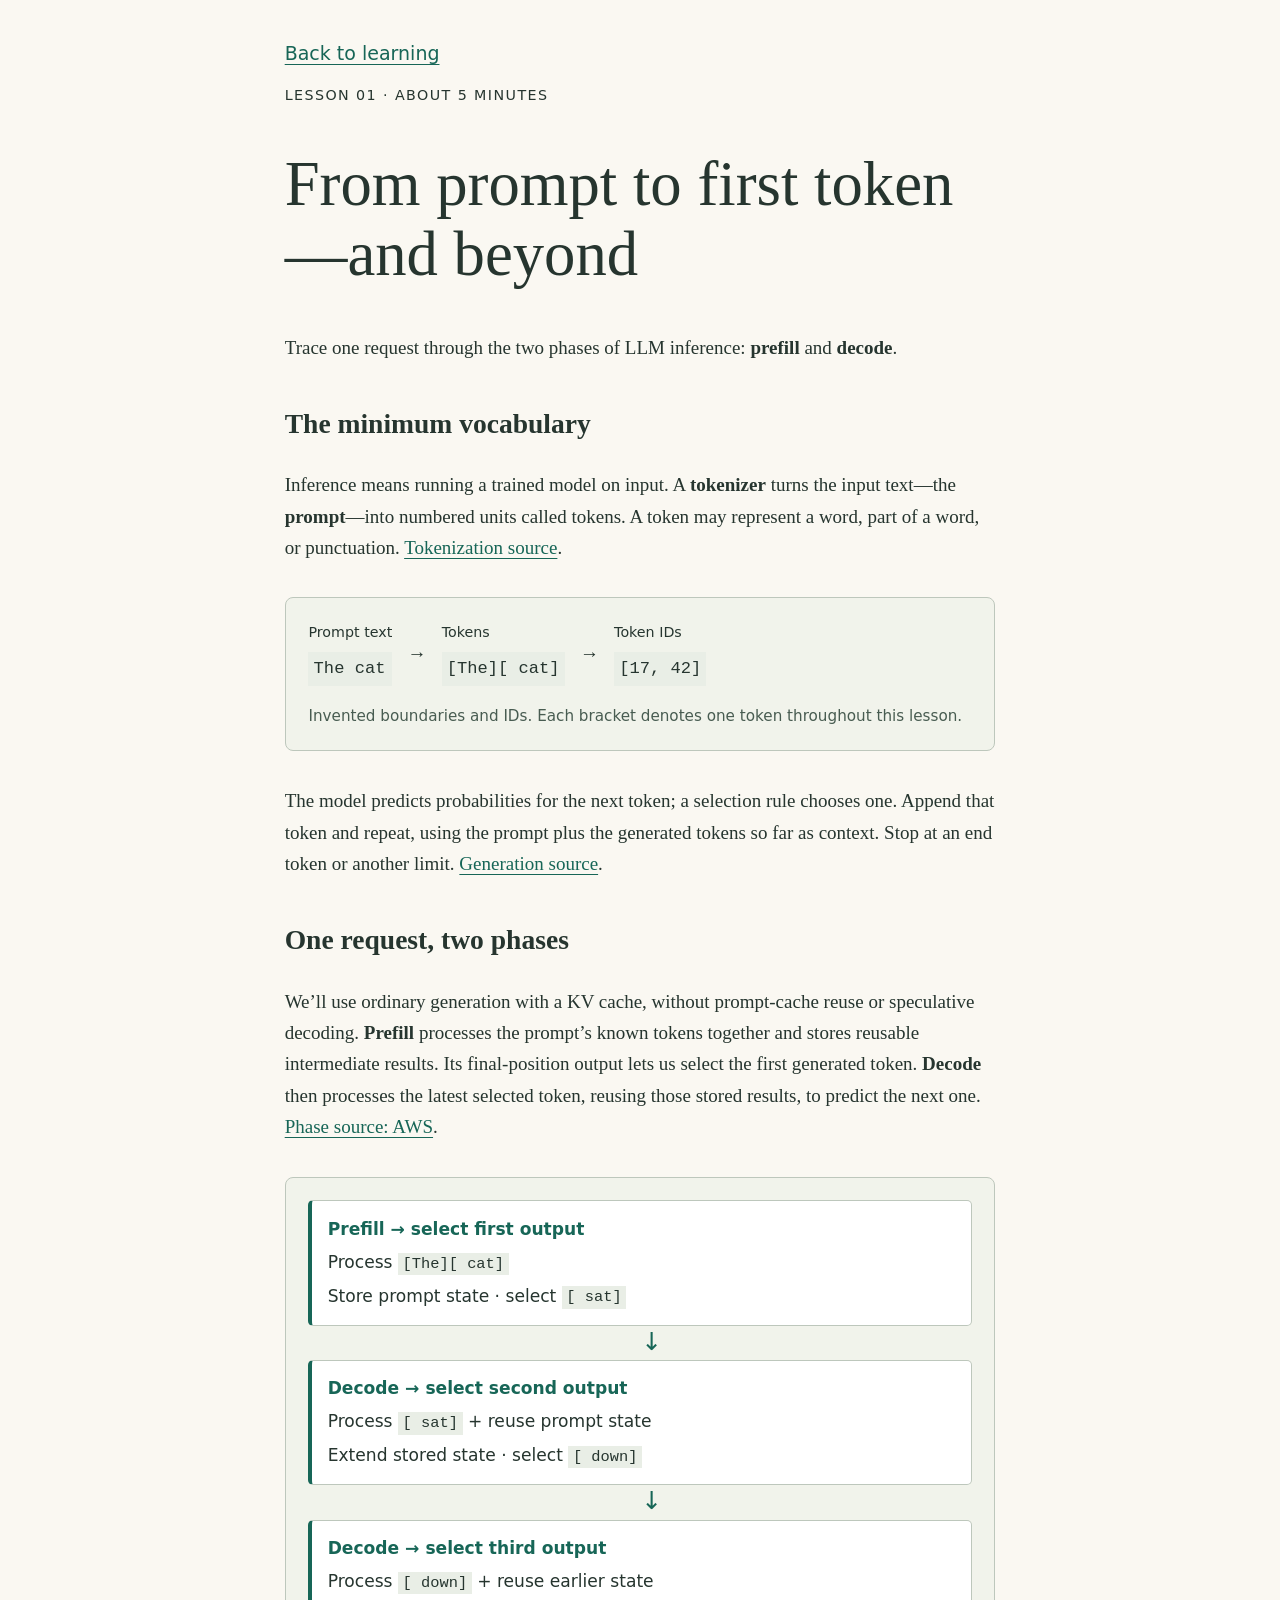
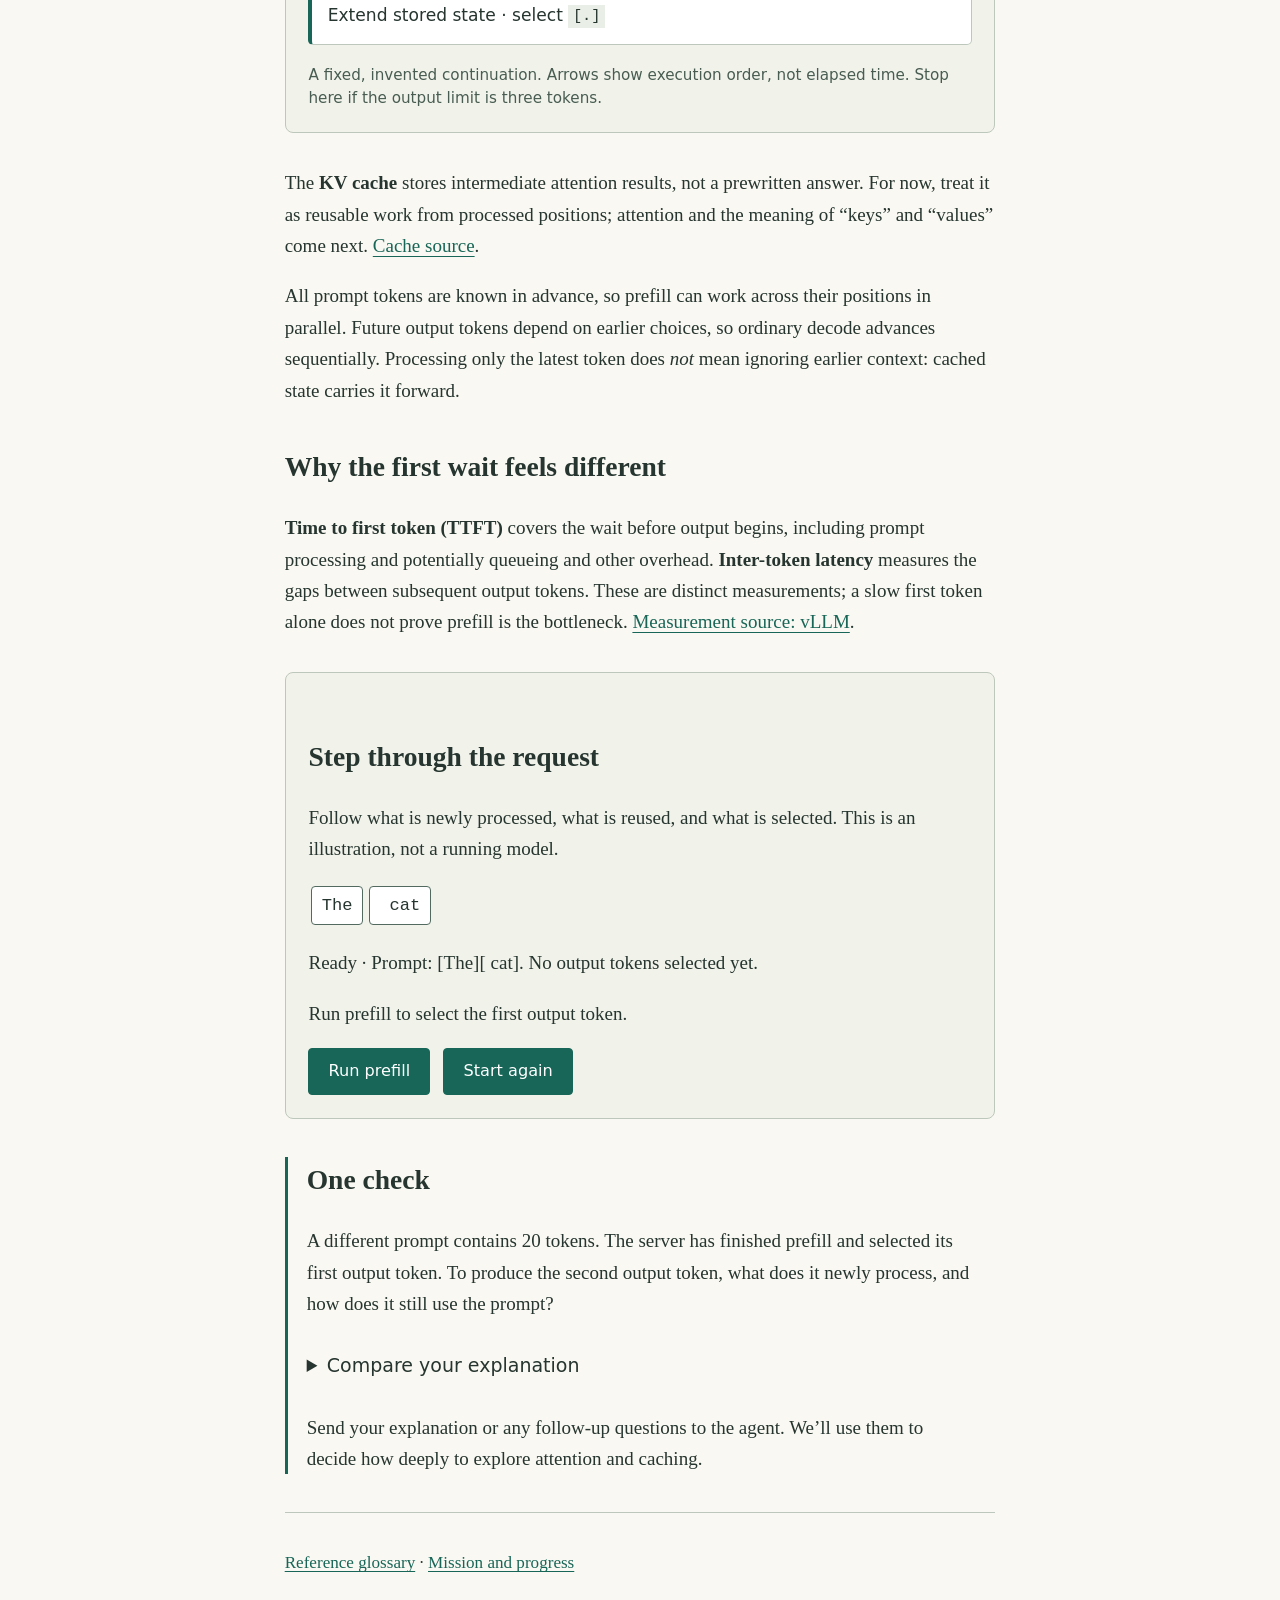
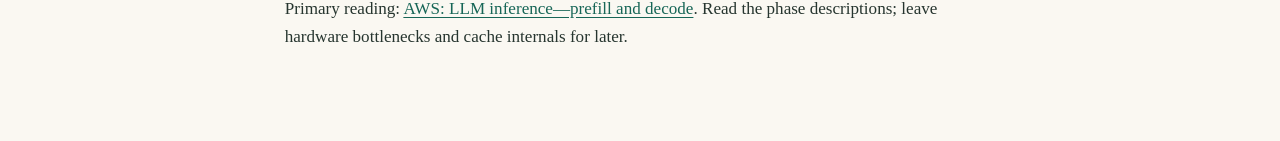
==== commit 30026ca7: "Extend concise first lesson through prefill and decode" ====
--- a/docs/ai/llm-inference/lessons/0001-one-token-at-a-time.html
+++ b/docs/ai/llm-inference/lessons/0001-one-token-at-a-time.html
@@ -1,10 +1,14 @@
 <!doctype html>
-<html lang="en"><head><meta charset="utf-8"><meta name="viewport" content="width=device-width,initial-scale=1"><title>One token at a time · LLM inference</title><link rel="stylesheet" href="../assets/style.css"><script src="../assets/token-walkthrough.js" defer></script></head><body><main><nav><a href="../../../index.html">Back to learning</a></nav><p class="eyebrow">Lesson 01 · About 5 minutes</p><h1>One token at a time</h1><p>Your first win: explain what information is available when an LLM generates its next token. This is the starting point for understanding an inference server.</p>
-<h2>Text becomes numbers</h2><p>A large language model (LLM) is a model used to process and generate language. For text generation, a <strong>prompt</strong> is the starting input. A <strong>tokenizer</strong> converts text into a sequence of numbered units called <strong>tokens</strong>. A token can represent a word, part of a word, or punctuation; token boundaries depend on the tokenizer. The model works with numbers, not printed letters. <a href="https://huggingface.co/learn/llm-course/chapter2/4">Source: Hugging Face’s tokenizer lesson</a>.</p>
-<figure class="diagram"><div class="flow"><div><small>Text</small><code>The cat</code></div><span aria-hidden="true">→</span><div><small>Tokenizer</small><code>[The][ cat]</code></div><span aria-hidden="true">→</span><div><small>Token IDs</small><code>[17, 42]</code></div></div><figcaption>Text → tokens → numerical IDs. These boundaries and IDs are invented for illustration; IDs identify tokens, not their probabilities.</figcaption></figure>
-<h2>Choose, append, repeat</h2><p>In the basic generation loop, the model estimates probabilities for the next token using the prompt and tokens generated so far. A selection rule chooses one token, which is appended to the sequence. The next step uses that extended sequence. Generation stops at a stopping condition, such as an end token or a length limit. <a href="https://huggingface.co/docs/transformers/llm_tutorial">Source: text generation</a>.</p><p>The rule might choose the most likely token, or sample according to probabilities. So the same prompt need not always produce the same continuation. <a href="https://huggingface.co/docs/transformers/generation_strategies">Source: generation strategies</a>.</p>
-<figure class="diagram"><div class="generation-loop"><ol class="generation-steps"><li>Use the current sequence</li><li>Estimate next-token probabilities</li><li>Select one token</li><li>Append it to the sequence</li></ol></div><p class="loop-note">Return to step 1 with the extended sequence, unless a stopping condition is met.</p><figcaption>The basic generation loop. Each choice changes the context for the next choice.</figcaption></figure>
-<h2>A tiny worked example</h2><p>This is an invented tokenization and continuation, not a real model run. Each bracket holds one token; spaces inside brackets belong to that token.</p><figure class="diagram"><div class="sequence-row"><small>Prompt</small><div><span class="token">The</span><span class="token"> cat</span></div></div><div class="sequence-row"><small>After choice 1</small><div><span class="token">The</span><span class="token"> cat</span><span class="token generated"> sat</span></div></div><div class="sequence-row"><small>After choice 2</small><div><span class="token">The</span><span class="token"> cat</span><span class="token generated"> sat</span><span class="token generated"> down</span></div></div><figcaption>Solid borders: prompt tokens. Dashed borders: generated tokens. Read downward: each row adds one token to the previous row.</figcaption></figure><p>When choosing <code>[ down]</code>, the previously generated <code>[ sat]</code> is part of the available context. The future continuation has not yet been chosen. “Context” here means the sequence available for this prediction; we’ll learn later how a server reuses computation.</p>
-<section class="practice"><h2>Try it before revealing</h2><p>For this invented example, start with <code>[Please][ bring]</code>. The first generated token is <code>[ tea]</code>. Say the complete sequence available for the next prediction.</p><details><summary>Check your answer</summary><p><code>[Please][ bring][ tea]</code>. Include both the original prompt and the generated token. If you omitted either, trace the append step once more.</p></details><p>Now suppose the next token is <code>[.]</code>. How many tokens were generated, and how many are in the whole sequence?</p><details><summary>Check your count</summary><p>Two generated tokens; four total tokens. The two prompt tokens were already present.</p></details></section>
-<section class="walkthrough" data-token-walkthrough><h2>Walk through it yourself</h2><p>Predict, then reveal. This is a fixed illustration, not a live model. It stops after two generated tokens.</p><p>Solid borders mark prompt tokens; dashed borders mark generated tokens.</p><div data-sequence class="token-sequence" aria-label="Current token sequence"><span class="token">Please</span><span class="token"> bring</span></div><p data-status role="status" aria-live="polite">Step 0 · 2 prompt tokens + 0 generated tokens = 2 total.</p><p data-question>We will select [ tea]. Before revealing: what will the complete sequence be?</p><div class="controls" hidden><button type="button" data-next>Reveal next step</button><button type="button" data-reset>Start again</button></div><noscript><p>Enable JavaScript to step through this example. The final sequence is [Please][ bring][ tea][.]: two prompt tokens and two generated tokens.</p></noscript><p class="print-only">Final sequence: [Please][ bring][ tea][.]. Two prompt tokens plus two generated tokens.</p></section>
-<h2>Explain it back</h2><p>Look away from the example. In your own words: why does the next prediction depend on what the model has already generated? Send your explanation to the agent, along with anything unclear. Your answer will guide our next lesson.</p><p>Tomorrow, try tracing two steps again from memory before opening this page.</p><footer><p>Keep the <a href="../reference/glossary.html">starter glossary</a> nearby. Recommended primary reading: the opening explanation in <a href="https://huggingface.co/docs/transformers/llm_tutorial">Hugging Face’s text generation guide</a>; skip the installation and code for now.</p><p>Next learning step: distinguish processing the prompt from generating subsequent tokens. <a href="https://github.com/geoberle/learning/issues/8">Mission and progress</a>.</p></footer></main></body></html>
+<html lang="en"><head><meta charset="utf-8"><meta name="viewport" content="width=device-width,initial-scale=1"><title>From prompt to first token—and beyond · LLM inference</title><link rel="stylesheet" href="../assets/style.css"><script src="../assets/token-walkthrough.js" defer></script></head>
+<body><main><nav><a href="../../../index.html">Back to learning</a></nav><p class="eyebrow">Lesson 01 · About 5 minutes</p><h1>From prompt to first token—and beyond</h1><p>Trace one request through the two phases of LLM inference: <strong>prefill</strong> and <strong>decode</strong>.</p>
+<h2>The minimum vocabulary</h2><p>Inference means running a trained model on input. A <strong>tokenizer</strong> turns the input text—the <strong>prompt</strong>—into numbered units called tokens. A token may represent a word, part of a word, or punctuation. <a href="https://huggingface.co/learn/llm-course/chapter2/4">Tokenization source</a>.</p>
+<figure class="diagram"><div class="flow"><div><small>Prompt text</small><code>The cat</code></div><span aria-hidden="true">→</span><div><small>Tokens</small><code>[The][ cat]</code></div><span aria-hidden="true">→</span><div><small>Token IDs</small><code>[17, 42]</code></div></div><figcaption>Invented boundaries and IDs. Each bracket denotes one token throughout this lesson.</figcaption></figure>
+<p>The model predicts probabilities for the next token; a selection rule chooses one. Append that token and repeat, using the prompt plus the generated tokens so far as context. Stop at an end token or another limit. <a href="https://huggingface.co/docs/transformers/llm_tutorial">Generation source</a>.</p>
+<h2>One request, two phases</h2><p>We’ll use ordinary generation with a KV cache, without prompt-cache reuse or speculative decoding. <strong>Prefill</strong> processes the prompt’s known tokens together and stores reusable intermediate results. Its final-position output lets us select the first generated token. <strong>Decode</strong> then processes the latest selected token, reusing those stored results, to predict the next one. <a href="https://docs.aws.amazon.com/prescriptive-guidance/latest/gen-ai-inference-architecture-and-best-practices-on-aws/how-ai-inference-works.html#llm-inference-prefill-and-decode">Phase source: AWS</a>.</p>
+<figure class="diagram"><ol class="request-trace"><li><strong>Prefill → select first output</strong><span>Process <code>[The][ cat]</code></span><span>Store prompt state · select <code>[ sat]</code></span></li><li><strong>Decode → select second output</strong><span>Process <code>[ sat]</code> + reuse prompt state</span><span>Extend stored state · select <code>[ down]</code></span></li><li><strong>Decode → select third output</strong><span>Process <code>[ down]</code> + reuse earlier state</span><span>Extend stored state · select <code>[.]</code></span></li></ol><figcaption>A fixed, invented continuation. Arrows show execution order, not elapsed time. Stop here if the output limit is three tokens.</figcaption></figure>
+<p>The <strong>KV cache</strong> stores intermediate attention results, not a prewritten answer. For now, treat it as reusable work from processed positions; attention and the meaning of “keys” and “values” come next. <a href="https://huggingface.co/docs/text-generation-inference/conceptual/paged_attention">Cache source</a>.</p>
+<p>All prompt tokens are known in advance, so prefill can work across their positions in parallel. Future output tokens depend on earlier choices, so ordinary decode advances sequentially. Processing only the latest token does <em>not</em> mean ignoring earlier context: cached state carries it forward.</p>
+<h2>Why the first wait feels different</h2><p><strong>Time to first token (TTFT)</strong> covers the wait before output begins, including prompt processing and potentially queueing and other overhead. <strong>Inter-token latency</strong> measures the gaps between subsequent output tokens. These are distinct measurements; a slow first token alone does not prove prefill is the bottleneck. <a href="https://docs.vllm.ai/en/latest/design/metrics/">Measurement source: vLLM</a>.</p>
+<section class="walkthrough" data-token-walkthrough><h2>Step through the request</h2><p>Follow what is newly processed, what is reused, and what is selected. This is an illustration, not a running model.</p><div data-sequence aria-label="Current token sequence"></div><p data-status role="status" aria-live="polite">Ready: the prompt is [The][ cat].</p><p data-question>Run prefill to select the first output token.</p><div class="controls" hidden><button type="button" data-next>Run prefill</button><button type="button" data-reset>Start again</button></div><noscript><p>The three execution stages are shown in the diagram above. Enable JavaScript to step through them.</p></noscript><p class="print-only">Use the request diagram above as the printed walkthrough.</p></section>
+<section class="practice"><h2>One check</h2><p>A different prompt contains 20 tokens. The server has finished prefill and selected its first output token. To produce the second output token, what does it newly process, and how does it still use the prompt?</p><details><summary>Compare your explanation</summary><p>It processes the first output token in a decode step and reuses the prompt’s cached state. It does not repeat prefill over all 20 prompt tokens. The selected second output token becomes input to the following decode step if generation continues.</p></details><p>Send your explanation or any follow-up questions to the agent. We’ll use them to decide how deeply to explore attention and caching.</p></section>
+<footer><p><a href="../reference/glossary.html">Reference glossary</a> · <a href="https://github.com/geoberle/learning/issues/8">Mission and progress</a></p><p>Primary reading: <a href="https://docs.aws.amazon.com/prescriptive-guidance/latest/gen-ai-inference-architecture-and-best-practices-on-aws/how-ai-inference-works.html#llm-inference-prefill-and-decode">AWS: LLM inference—prefill and decode</a>. Read the phase descriptions; leave hardware bottlenecks and cache internals for later.</p></footer></main></body></html>
--- a/docs/ai/llm-inference/assets/style.css
+++ b/docs/ai/llm-inference/assets/style.css
@@ -1,4 +1,4 @@
  :root{color-scheme:light;background:#faf8f2;color:#26352f;font:19px/1.65 Georgia,serif}*{box-sizing:border-box}body{margin:0}main{max-width:760px;margin:auto;padding:2rem 1.3rem 4rem}h1{font-size:clamp(2rem,6vw,3.3rem);line-height:1.12;font-weight:normal}h2{font-size:1.45rem;margin-top:2rem}a{color:#176657;text-underline-offset:.2em}.eyebrow,nav,summary,small{font-family:system-ui,sans-serif} .eyebrow{letter-spacing:.1em;text-transform:uppercase;font-size:.75rem}code{font-size:.9em;background:#e9eee6;padding:.15em .3em} .practice{border-left:3px solid #176657;padding:0 1rem;margin:2rem 0}details{padding:.6rem 0}summary{cursor:pointer}a:focus-visible,summary:focus-visible{outline:3px solid #b26b20;outline-offset:4px}footer{border-top:1px solid #bdc7bc;margin-top:2rem;padding-top:1rem;font-size:.9rem}@media print{body{background:white}main{max-width:none;padding:0}details>*{display:block}a{color:inherit}h2,.practice{break-inside:avoid}}
 .diagram,.walkthrough{margin:1.8rem 0;padding:1.2rem;border:1px solid #bdc7bc;border-radius:8px;background:#f1f3eb}.flow{display:flex;flex-wrap:wrap;align-items:center;gap:.8rem}.flow>div{display:grid;gap:.4rem}.flow small,.sequence-row small{font-size:.75rem}figcaption{margin-top:1rem;font: .8rem/1.5 system-ui,sans-serif;color:#485c51}.sequence-row{display:grid;grid-template-columns:8rem 1fr;gap:.5rem;align-items:center;margin:.65rem 0}.token{display:inline-block;white-space:pre;font: .9rem/1.5 monospace;border:1px solid #526a60;border-radius:4px;padding:.3rem .5rem;margin:.15rem;background:#fff}.token.generated{border:2px dashed #176657;background:#e0eee5}.controls{display:flex;flex-wrap:wrap;gap:.7rem}.controls[hidden]{display:none}button{font: .85rem/1.4 system-ui,sans-serif;padding:.6rem 1rem;color:#fff;background:#176657;border:1px solid #176657;border-radius:4px;cursor:pointer}button:disabled{opacity:.5;cursor:default}button:focus-visible{outline:3px solid #b26b20;outline-offset:4px}.print-only{display:none}@media(max-width:480px){.sequence-row{grid-template-columns:1fr}.diagram,.walkthrough{padding:.8rem}}@media print{.controls{display:none}.print-only{display:block}.diagram,.walkthrough{break-inside:avoid;background:none}}
 
-.generation-loop{position:relative;padding-left:2rem;max-width:28rem;margin:1rem auto}.generation-loop::before{content:"";position:absolute;left:.3rem;top:1.6rem;bottom:1.6rem;width:1.3rem;border:2px solid #176657;border-right:0;border-radius:.7rem 0 0 .7rem}.generation-loop::after{content:"";position:absolute;left:1.2rem;top:1.36rem;width:.5rem;height:.5rem;border-top:2px solid #176657;border-right:2px solid #176657;transform:rotate(45deg)}.generation-steps{list-style:none;counter-reset:step;margin:0;padding:0;display:grid;gap:1.8rem}.generation-steps li{counter-increment:step;position:relative;display:flex;align-items:center;gap:.7rem;min-height:3.2rem;padding:.6rem .8rem;background:#fff;border:1px solid #bdc7bc;border-radius:6px;font: .9rem/1.4 system-ui,sans-serif}.generation-steps li::before{content:counter(step);flex:none;display:grid;place-items:center;width:1.6rem;height:1.6rem;border-radius:50%;background:#e0eee5;color:#176657;font-size:.8rem}.generation-steps li:not(:last-child)::after{content:"↓";position:absolute;top:100%;left:50%;line-height:1.8rem;color:#176657;font-size:1.3rem}.loop-note{max-width:28rem;margin:1rem auto;font:.85rem/1.5 system-ui,sans-serif}
+.request-trace{list-style:none;padding:0;margin:0;display:grid;gap:1.8rem}.request-trace li{position:relative;display:grid;gap:.4rem;background:#fff;border:1px solid #bdc7bc;border-left:4px solid #176657;border-radius:5px;padding:.8rem;font:.9rem/1.5 system-ui,sans-serif}.request-trace li:not(:last-child)::after{content:"↓";position:absolute;top:100%;left:50%;line-height:1.8rem;color:#176657;font-size:1.3rem}.request-trace strong{color:#176657}
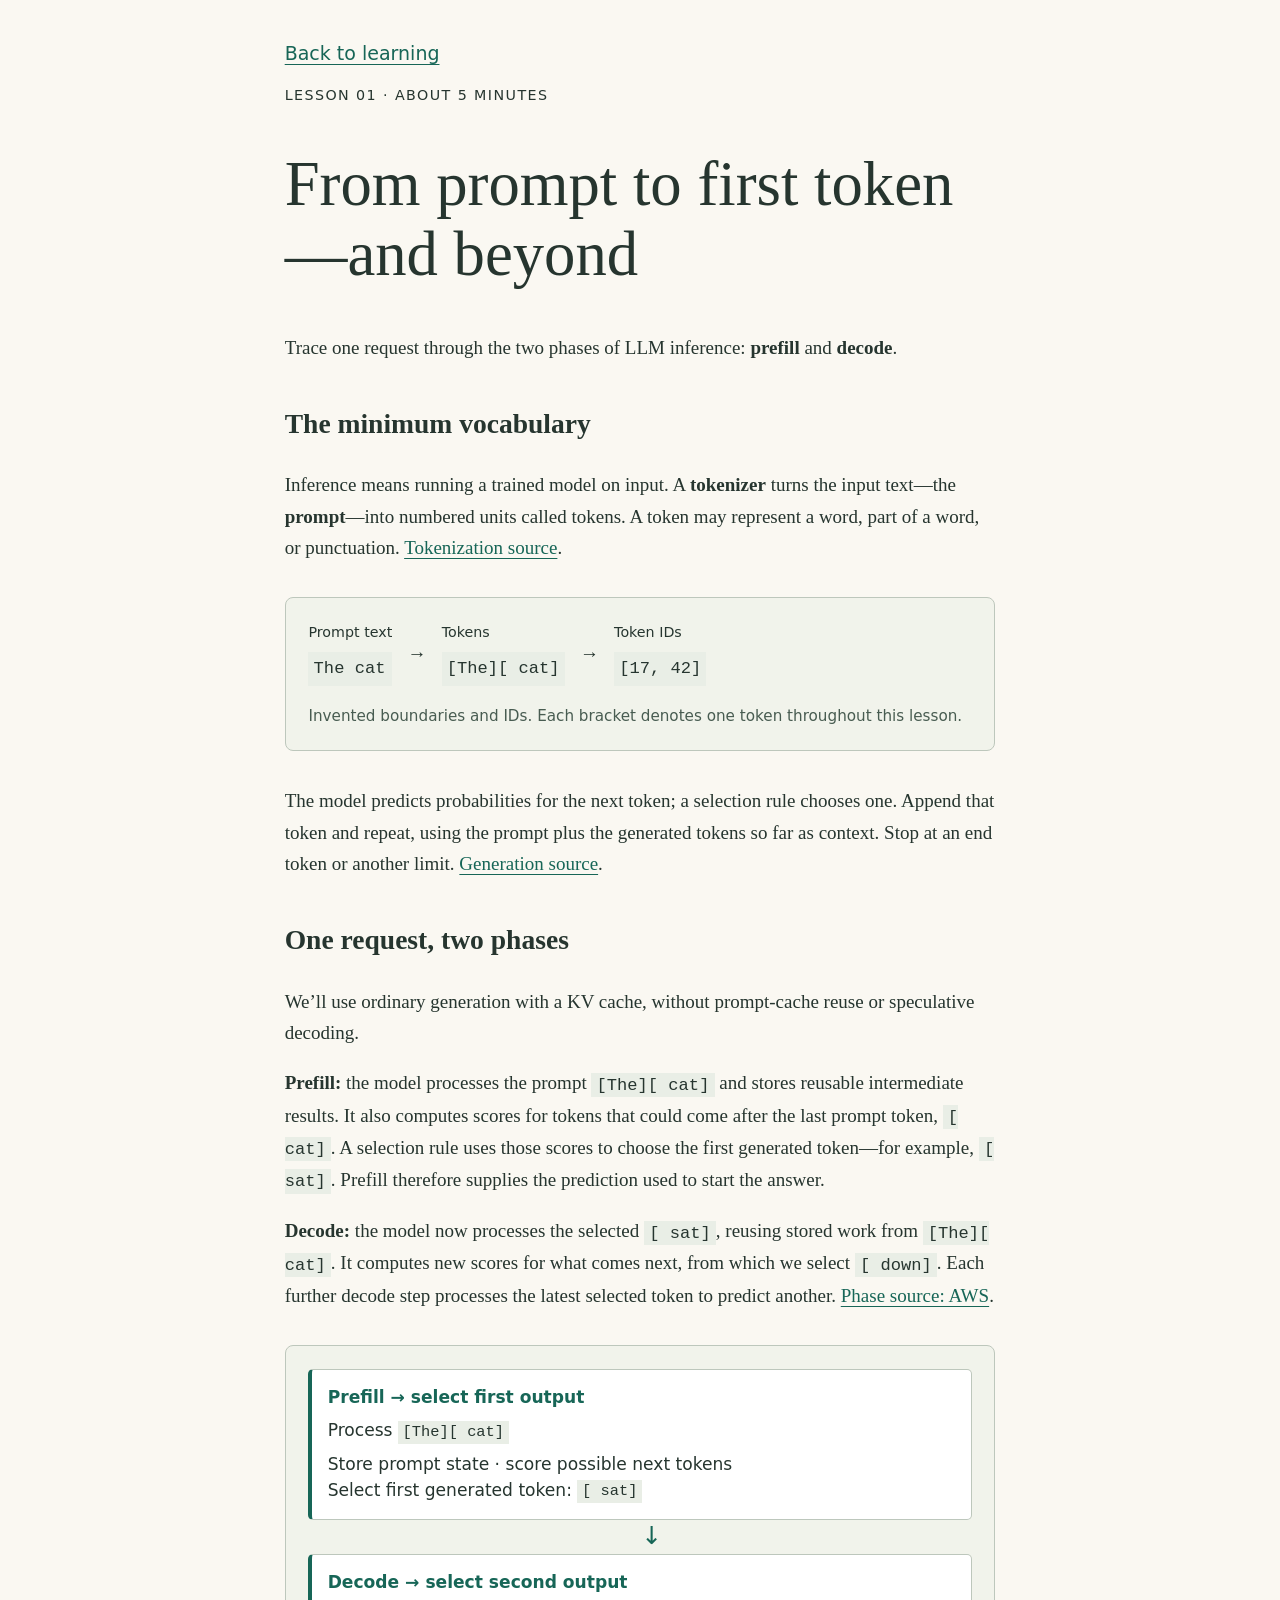
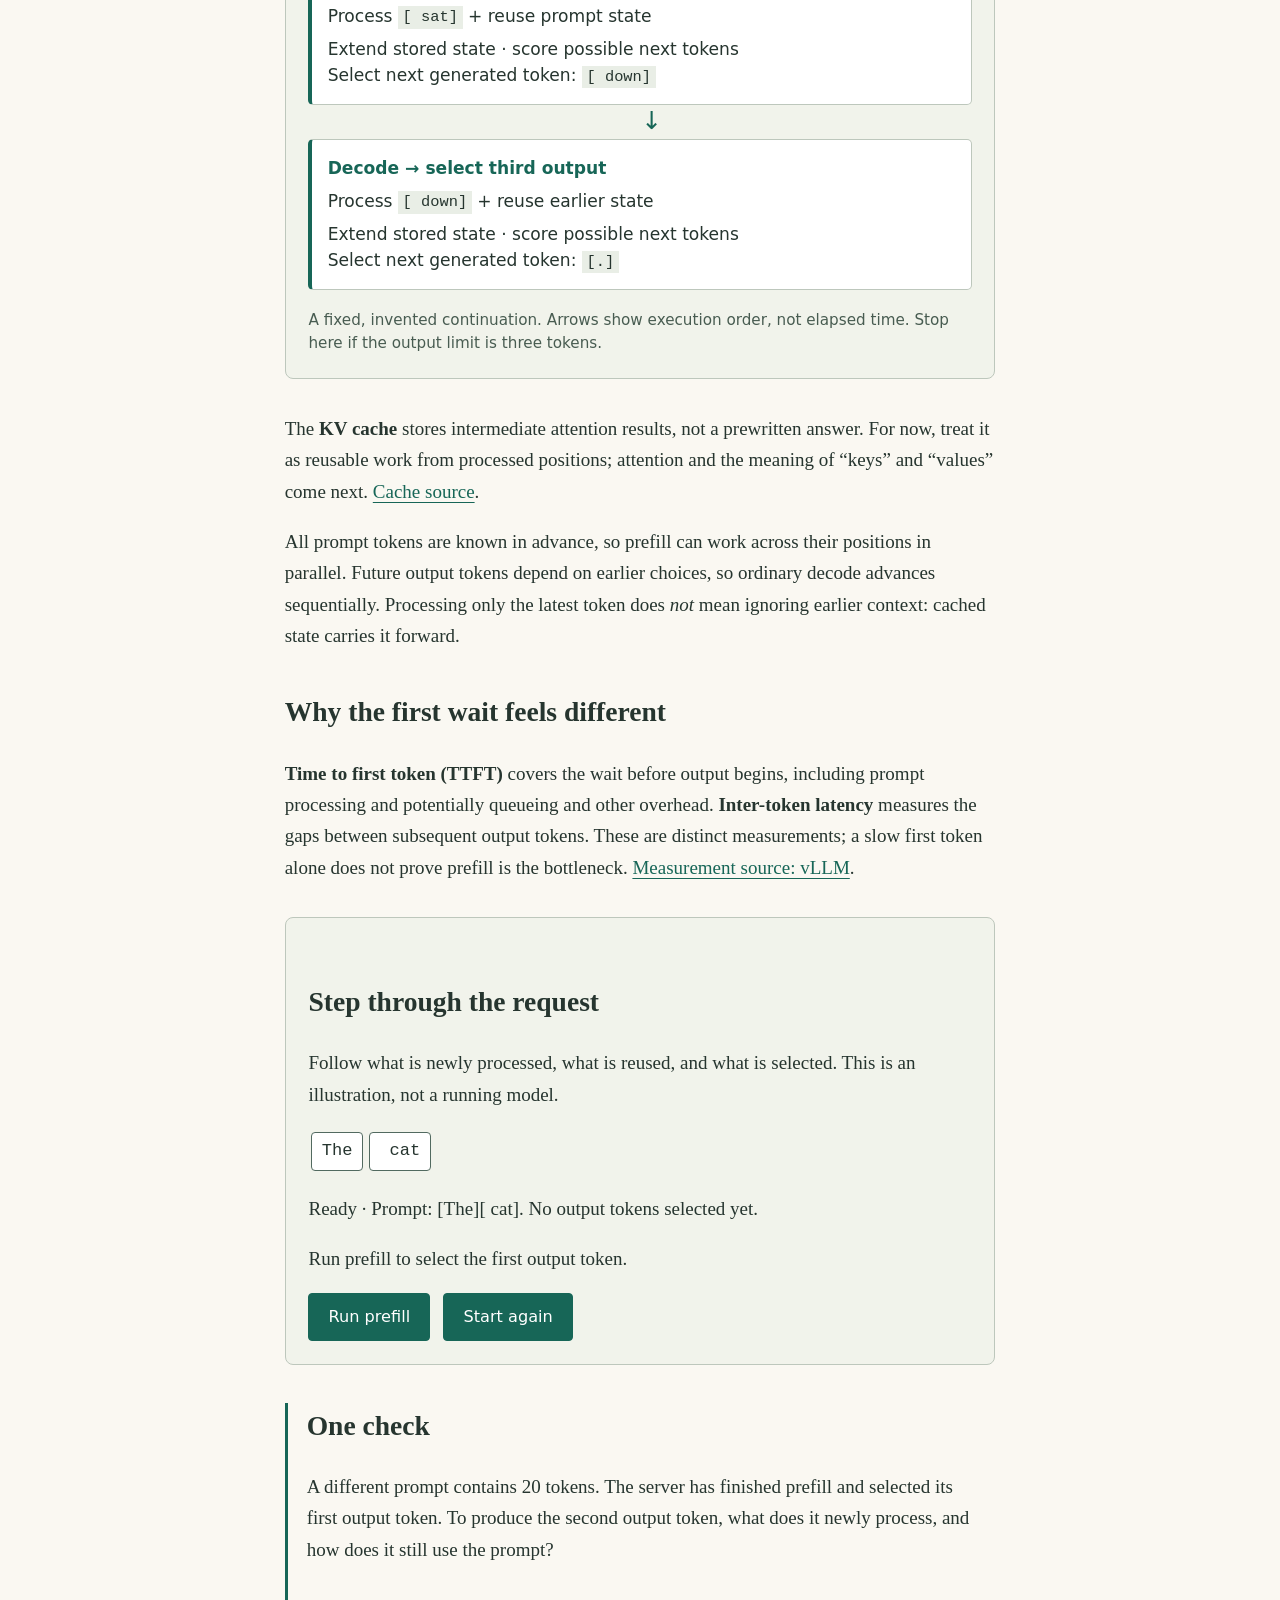
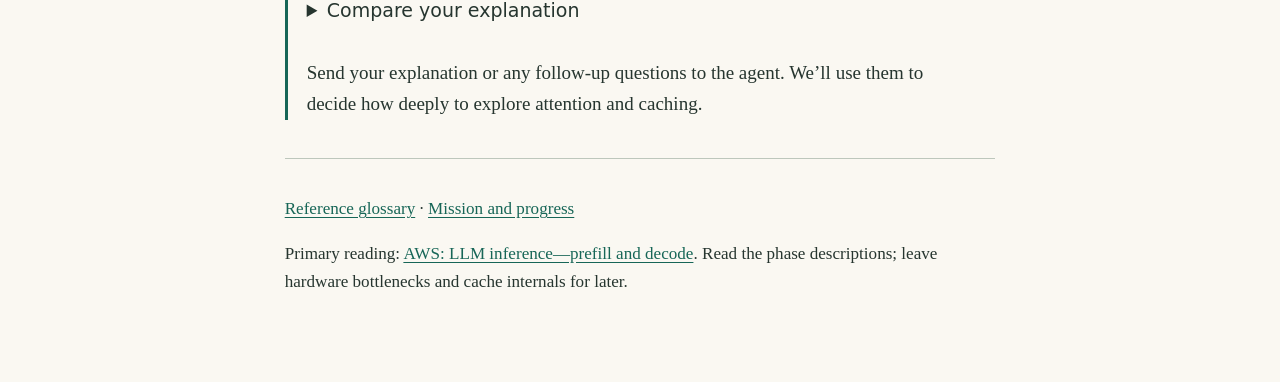
==== commit a472297d: "Clarify predictions produced during prefill and decode" ====
--- a/docs/ai/llm-inference/lessons/0001-one-token-at-a-time.html
+++ b/docs/ai/llm-inference/lessons/0001-one-token-at-a-time.html
@@ -4,8 +4,8 @@
 <h2>The minimum vocabulary</h2><p>Inference means running a trained model on input. A <strong>tokenizer</strong> turns the input text—the <strong>prompt</strong>—into numbered units called tokens. A token may represent a word, part of a word, or punctuation. <a href="https://huggingface.co/learn/llm-course/chapter2/4">Tokenization source</a>.</p>
 <figure class="diagram"><div class="flow"><div><small>Prompt text</small><code>The cat</code></div><span aria-hidden="true">→</span><div><small>Tokens</small><code>[The][ cat]</code></div><span aria-hidden="true">→</span><div><small>Token IDs</small><code>[17, 42]</code></div></div><figcaption>Invented boundaries and IDs. Each bracket denotes one token throughout this lesson.</figcaption></figure>
 <p>The model predicts probabilities for the next token; a selection rule chooses one. Append that token and repeat, using the prompt plus the generated tokens so far as context. Stop at an end token or another limit. <a href="https://huggingface.co/docs/transformers/llm_tutorial">Generation source</a>.</p>
-<h2>One request, two phases</h2><p>We’ll use ordinary generation with a KV cache, without prompt-cache reuse or speculative decoding. <strong>Prefill</strong> processes the prompt’s known tokens together and stores reusable intermediate results. Its final-position output lets us select the first generated token. <strong>Decode</strong> then processes the latest selected token, reusing those stored results, to predict the next one. <a href="https://docs.aws.amazon.com/prescriptive-guidance/latest/gen-ai-inference-architecture-and-best-practices-on-aws/how-ai-inference-works.html#llm-inference-prefill-and-decode">Phase source: AWS</a>.</p>
-<figure class="diagram"><ol class="request-trace"><li><strong>Prefill → select first output</strong><span>Process <code>[The][ cat]</code></span><span>Store prompt state · select <code>[ sat]</code></span></li><li><strong>Decode → select second output</strong><span>Process <code>[ sat]</code> + reuse prompt state</span><span>Extend stored state · select <code>[ down]</code></span></li><li><strong>Decode → select third output</strong><span>Process <code>[ down]</code> + reuse earlier state</span><span>Extend stored state · select <code>[.]</code></span></li></ol><figcaption>A fixed, invented continuation. Arrows show execution order, not elapsed time. Stop here if the output limit is three tokens.</figcaption></figure>
+<h2>One request, two phases</h2><p>We’ll use ordinary generation with a KV cache, without prompt-cache reuse or speculative decoding. </p><p><strong>Prefill:</strong> the model processes the prompt <code>[The][ cat]</code> and stores reusable intermediate results. It also computes scores for tokens that could come after the last prompt token, <code>[ cat]</code>. A selection rule uses those scores to choose the first generated token—for example, <code>[ sat]</code>. Prefill therefore supplies the prediction used to start the answer.</p><p><strong>Decode:</strong> the model now processes the selected <code>[ sat]</code>, reusing stored work from <code>[The][ cat]</code>. It computes new scores for what comes next, from which we select <code>[ down]</code>. Each further decode step processes the latest selected token to predict another. <a href="https://docs.aws.amazon.com/prescriptive-guidance/latest/gen-ai-inference-architecture-and-best-practices-on-aws/how-ai-inference-works.html#llm-inference-prefill-and-decode">Phase source: AWS</a>.</p>
+<figure class="diagram"><ol class="request-trace"><li><strong>Prefill → select first output</strong><span>Process <code>[The][ cat]</code></span><span>Store prompt state · score possible next tokens<br>Select first generated token: <code>[ sat]</code></span></li><li><strong>Decode → select second output</strong><span>Process <code>[ sat]</code> + reuse prompt state</span><span>Extend stored state · score possible next tokens<br>Select next generated token: <code>[ down]</code></span></li><li><strong>Decode → select third output</strong><span>Process <code>[ down]</code> + reuse earlier state</span><span>Extend stored state · score possible next tokens<br>Select next generated token: <code>[.]</code></span></li></ol><figcaption>A fixed, invented continuation. Arrows show execution order, not elapsed time. Stop here if the output limit is three tokens.</figcaption></figure>
 <p>The <strong>KV cache</strong> stores intermediate attention results, not a prewritten answer. For now, treat it as reusable work from processed positions; attention and the meaning of “keys” and “values” come next. <a href="https://huggingface.co/docs/text-generation-inference/conceptual/paged_attention">Cache source</a>.</p>
 <p>All prompt tokens are known in advance, so prefill can work across their positions in parallel. Future output tokens depend on earlier choices, so ordinary decode advances sequentially. Processing only the latest token does <em>not</em> mean ignoring earlier context: cached state carries it forward.</p>
 <h2>Why the first wait feels different</h2><p><strong>Time to first token (TTFT)</strong> covers the wait before output begins, including prompt processing and potentially queueing and other overhead. <strong>Inter-token latency</strong> measures the gaps between subsequent output tokens. These are distinct measurements; a slow first token alone does not prove prefill is the bottleneck. <a href="https://docs.vllm.ai/en/latest/design/metrics/">Measurement source: vLLM</a>.</p>
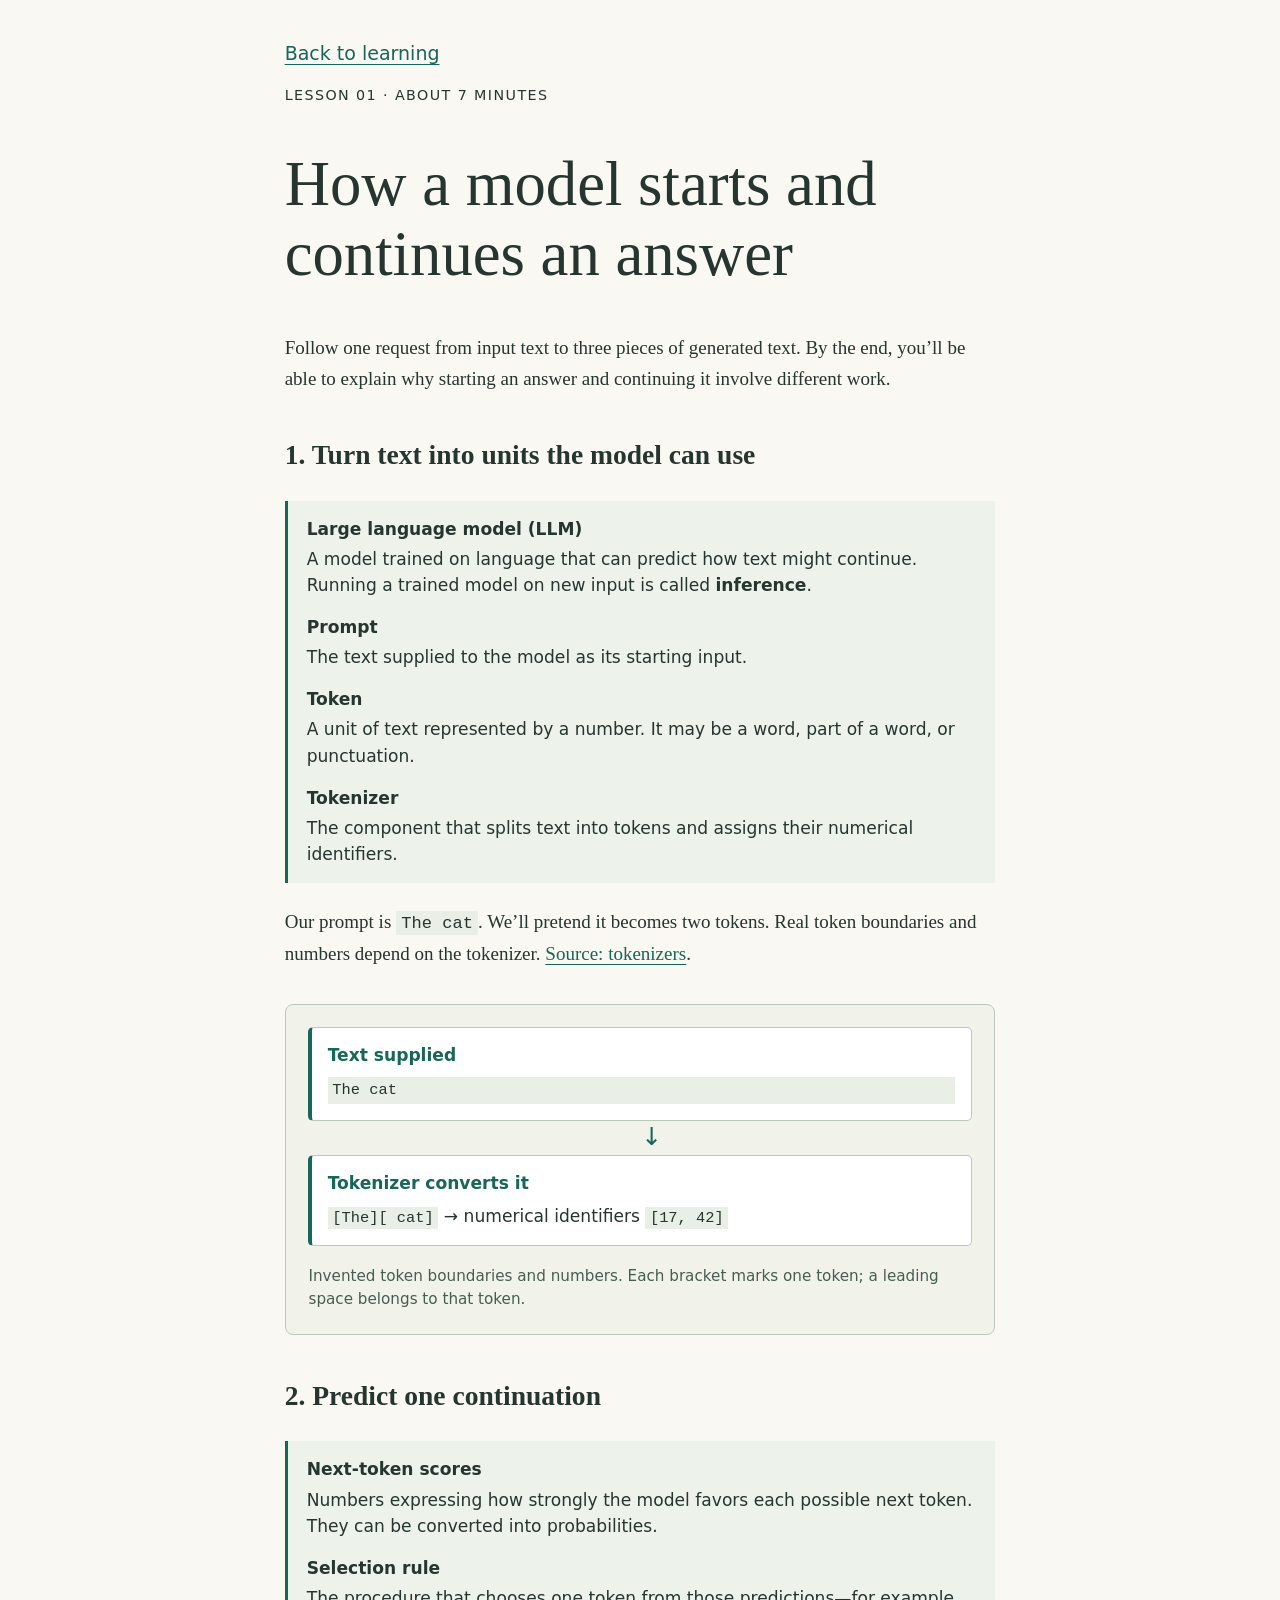
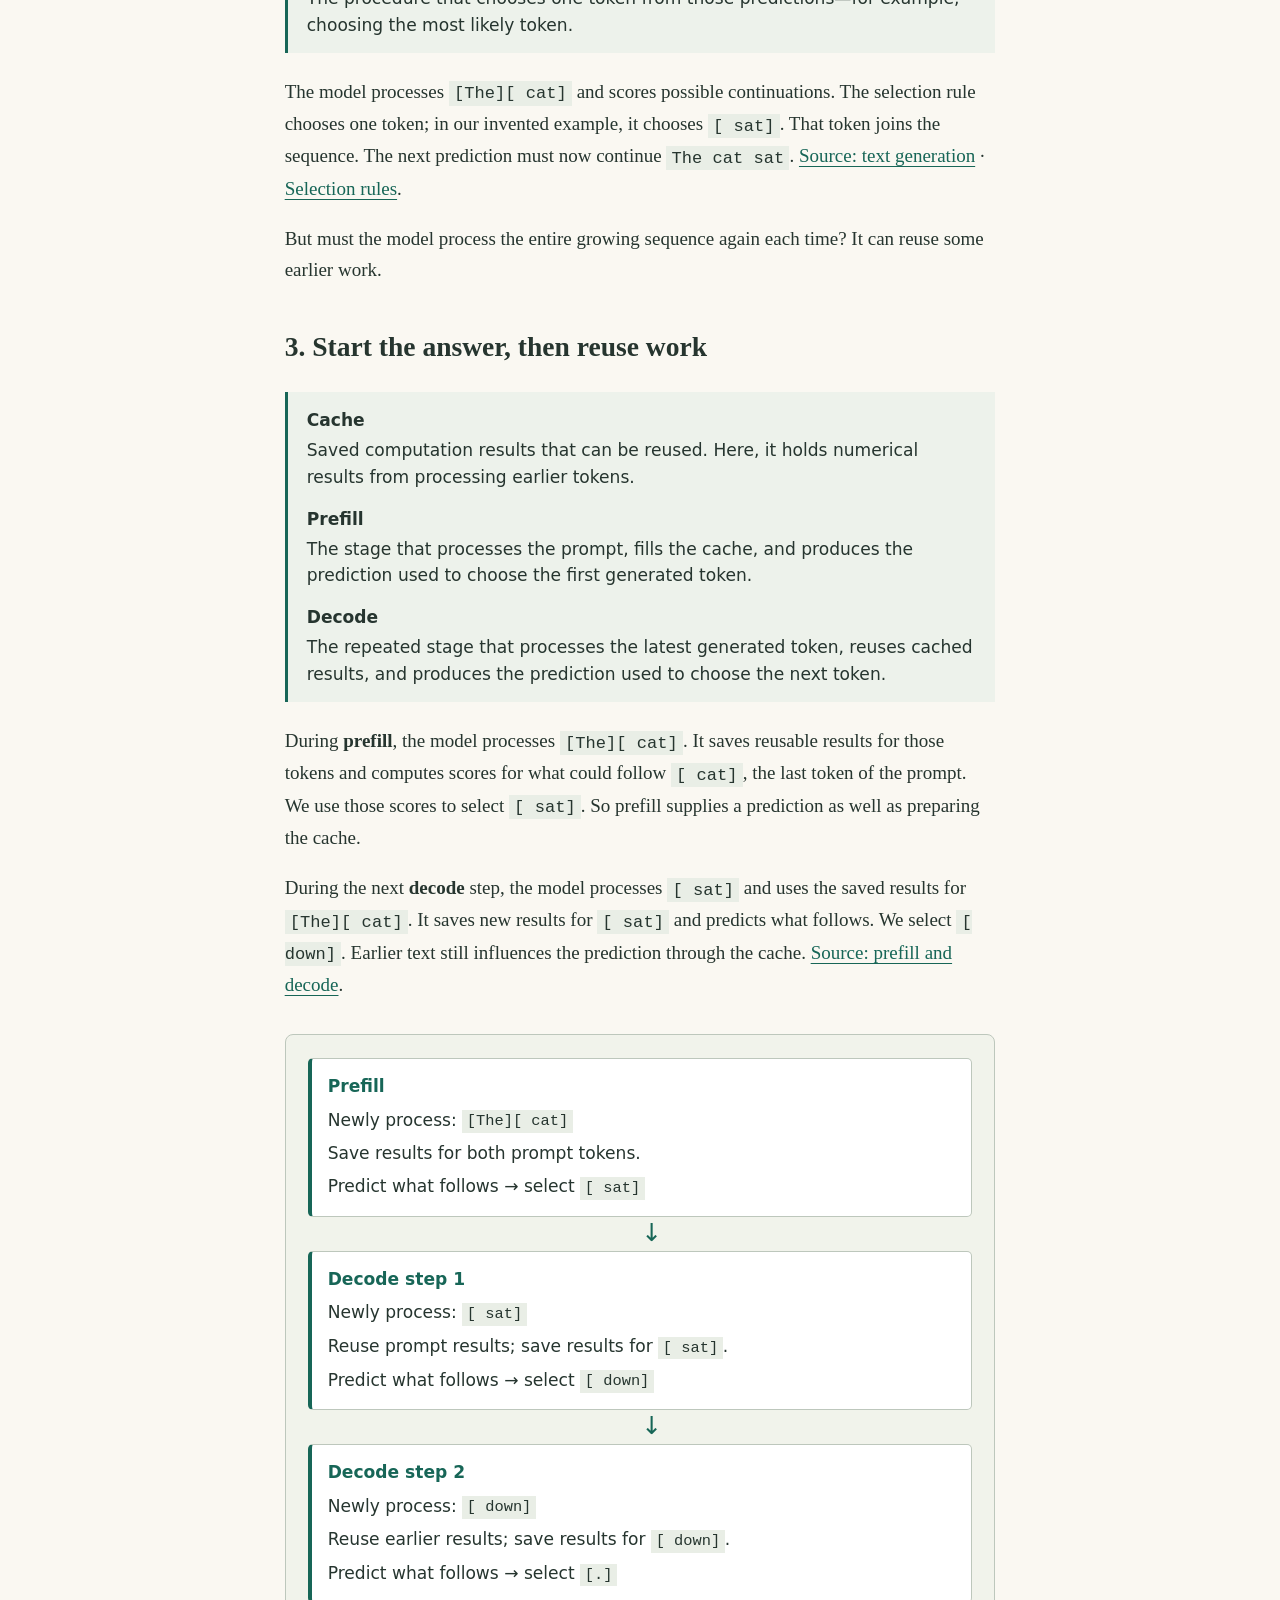
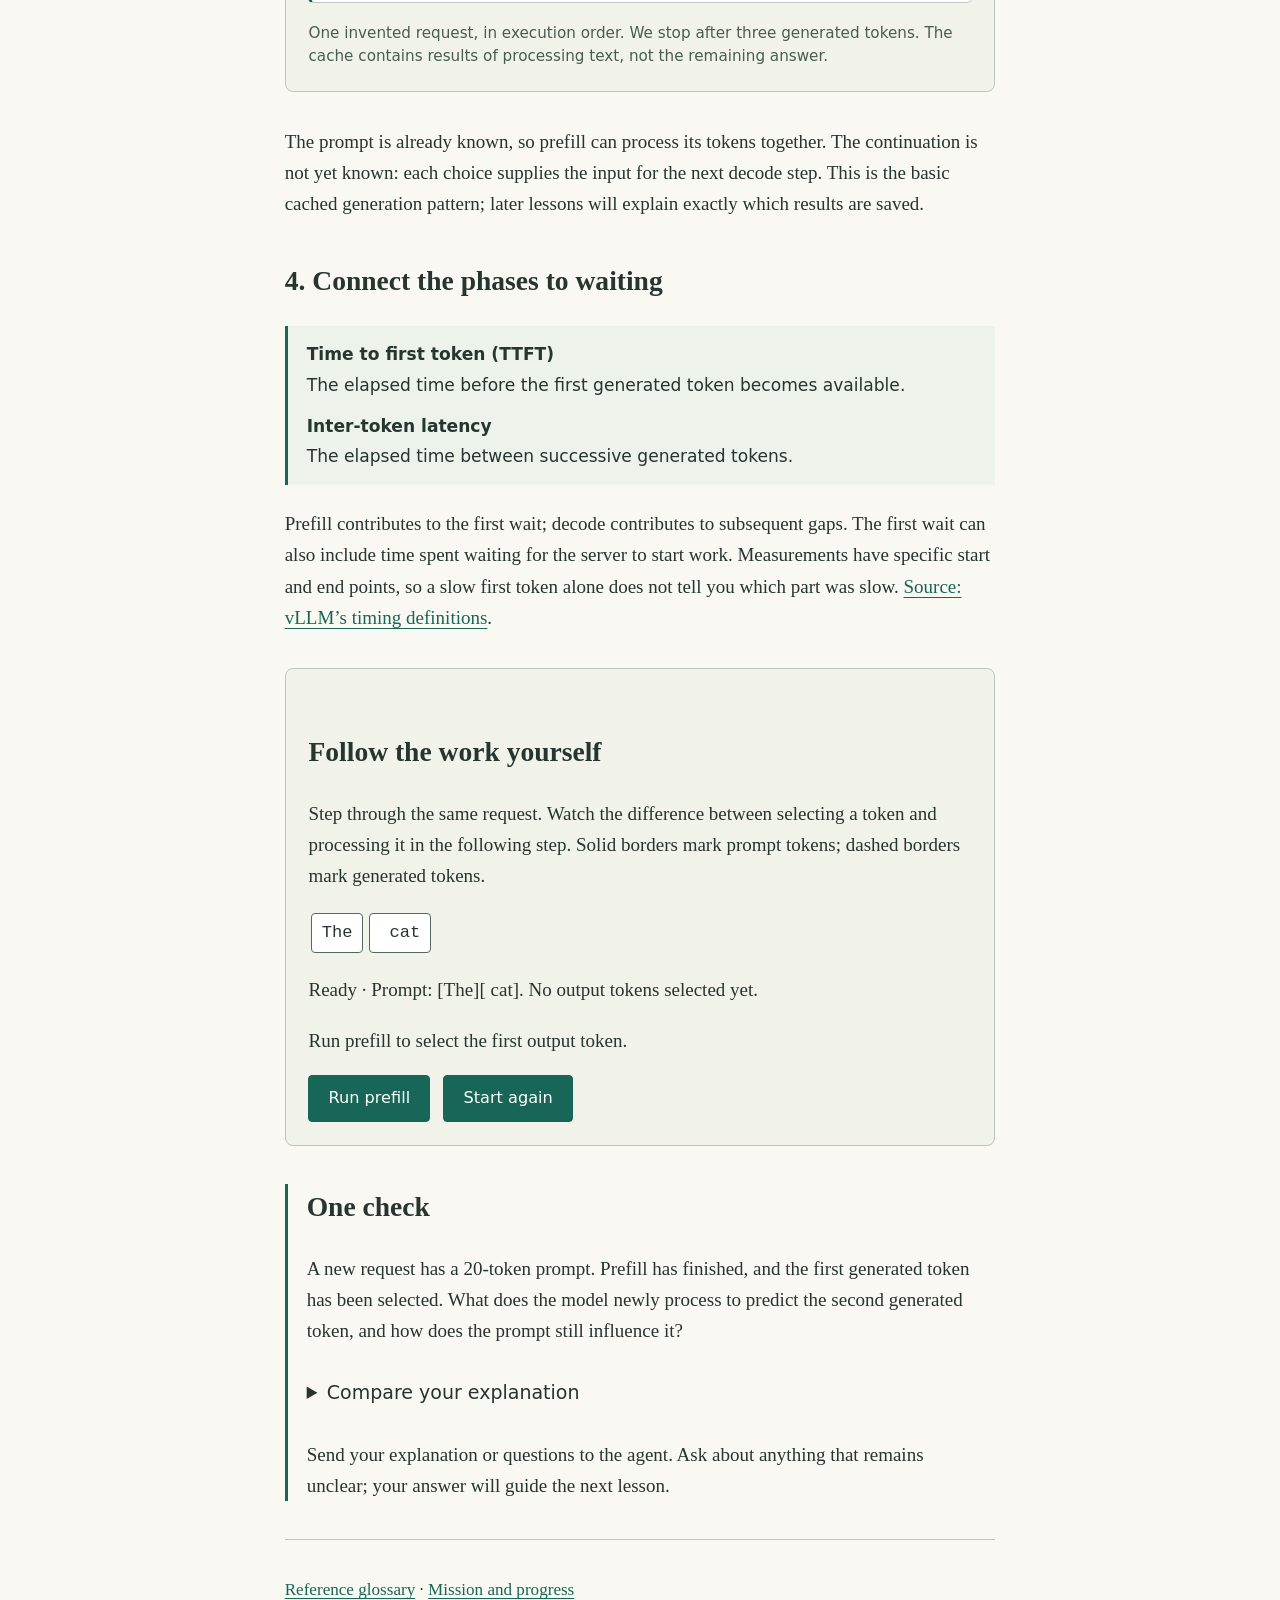
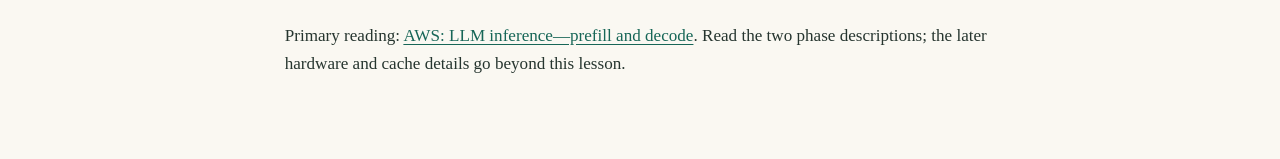
==== commit 11b2e899: "Rebuild inference lesson with progressive explanations and first-use definitions" ====
--- a/docs/ai/llm-inference/lessons/0001-one-token-at-a-time.html
+++ b/docs/ai/llm-inference/lessons/0001-one-token-at-a-time.html
@@ -1,14 +1,87 @@
 <!doctype html>
-<html lang="en"><head><meta charset="utf-8"><meta name="viewport" content="width=device-width,initial-scale=1"><title>From prompt to first token—and beyond · LLM inference</title><link rel="stylesheet" href="../assets/style.css"><script src="../assets/token-walkthrough.js" defer></script></head>
-<body><main><nav><a href="../../../index.html">Back to learning</a></nav><p class="eyebrow">Lesson 01 · About 5 minutes</p><h1>From prompt to first token—and beyond</h1><p>Trace one request through the two phases of LLM inference: <strong>prefill</strong> and <strong>decode</strong>.</p>
-<h2>The minimum vocabulary</h2><p>Inference means running a trained model on input. A <strong>tokenizer</strong> turns the input text—the <strong>prompt</strong>—into numbered units called tokens. A token may represent a word, part of a word, or punctuation. <a href="https://huggingface.co/learn/llm-course/chapter2/4">Tokenization source</a>.</p>
-<figure class="diagram"><div class="flow"><div><small>Prompt text</small><code>The cat</code></div><span aria-hidden="true">→</span><div><small>Tokens</small><code>[The][ cat]</code></div><span aria-hidden="true">→</span><div><small>Token IDs</small><code>[17, 42]</code></div></div><figcaption>Invented boundaries and IDs. Each bracket denotes one token throughout this lesson.</figcaption></figure>
-<p>The model predicts probabilities for the next token; a selection rule chooses one. Append that token and repeat, using the prompt plus the generated tokens so far as context. Stop at an end token or another limit. <a href="https://huggingface.co/docs/transformers/llm_tutorial">Generation source</a>.</p>
-<h2>One request, two phases</h2><p>We’ll use ordinary generation with a KV cache, without prompt-cache reuse or speculative decoding. </p><p><strong>Prefill:</strong> the model processes the prompt <code>[The][ cat]</code> and stores reusable intermediate results. It also computes scores for tokens that could come after the last prompt token, <code>[ cat]</code>. A selection rule uses those scores to choose the first generated token—for example, <code>[ sat]</code>. Prefill therefore supplies the prediction used to start the answer.</p><p><strong>Decode:</strong> the model now processes the selected <code>[ sat]</code>, reusing stored work from <code>[The][ cat]</code>. It computes new scores for what comes next, from which we select <code>[ down]</code>. Each further decode step processes the latest selected token to predict another. <a href="https://docs.aws.amazon.com/prescriptive-guidance/latest/gen-ai-inference-architecture-and-best-practices-on-aws/how-ai-inference-works.html#llm-inference-prefill-and-decode">Phase source: AWS</a>.</p>
-<figure class="diagram"><ol class="request-trace"><li><strong>Prefill → select first output</strong><span>Process <code>[The][ cat]</code></span><span>Store prompt state · score possible next tokens<br>Select first generated token: <code>[ sat]</code></span></li><li><strong>Decode → select second output</strong><span>Process <code>[ sat]</code> + reuse prompt state</span><span>Extend stored state · score possible next tokens<br>Select next generated token: <code>[ down]</code></span></li><li><strong>Decode → select third output</strong><span>Process <code>[ down]</code> + reuse earlier state</span><span>Extend stored state · score possible next tokens<br>Select next generated token: <code>[.]</code></span></li></ol><figcaption>A fixed, invented continuation. Arrows show execution order, not elapsed time. Stop here if the output limit is three tokens.</figcaption></figure>
-<p>The <strong>KV cache</strong> stores intermediate attention results, not a prewritten answer. For now, treat it as reusable work from processed positions; attention and the meaning of “keys” and “values” come next. <a href="https://huggingface.co/docs/text-generation-inference/conceptual/paged_attention">Cache source</a>.</p>
-<p>All prompt tokens are known in advance, so prefill can work across their positions in parallel. Future output tokens depend on earlier choices, so ordinary decode advances sequentially. Processing only the latest token does <em>not</em> mean ignoring earlier context: cached state carries it forward.</p>
-<h2>Why the first wait feels different</h2><p><strong>Time to first token (TTFT)</strong> covers the wait before output begins, including prompt processing and potentially queueing and other overhead. <strong>Inter-token latency</strong> measures the gaps between subsequent output tokens. These are distinct measurements; a slow first token alone does not prove prefill is the bottleneck. <a href="https://docs.vllm.ai/en/latest/design/metrics/">Measurement source: vLLM</a>.</p>
-<section class="walkthrough" data-token-walkthrough><h2>Step through the request</h2><p>Follow what is newly processed, what is reused, and what is selected. This is an illustration, not a running model.</p><div data-sequence aria-label="Current token sequence"></div><p data-status role="status" aria-live="polite">Ready: the prompt is [The][ cat].</p><p data-question>Run prefill to select the first output token.</p><div class="controls" hidden><button type="button" data-next>Run prefill</button><button type="button" data-reset>Start again</button></div><noscript><p>The three execution stages are shown in the diagram above. Enable JavaScript to step through them.</p></noscript><p class="print-only">Use the request diagram above as the printed walkthrough.</p></section>
-<section class="practice"><h2>One check</h2><p>A different prompt contains 20 tokens. The server has finished prefill and selected its first output token. To produce the second output token, what does it newly process, and how does it still use the prompt?</p><details><summary>Compare your explanation</summary><p>It processes the first output token in a decode step and reuses the prompt’s cached state. It does not repeat prefill over all 20 prompt tokens. The selected second output token becomes input to the following decode step if generation continues.</p></details><p>Send your explanation or any follow-up questions to the agent. We’ll use them to decide how deeply to explore attention and caching.</p></section>
-<footer><p><a href="../reference/glossary.html">Reference glossary</a> · <a href="https://github.com/geoberle/learning/issues/8">Mission and progress</a></p><p>Primary reading: <a href="https://docs.aws.amazon.com/prescriptive-guidance/latest/gen-ai-inference-architecture-and-best-practices-on-aws/how-ai-inference-works.html#llm-inference-prefill-and-decode">AWS: LLM inference—prefill and decode</a>. Read the phase descriptions; leave hardware bottlenecks and cache internals for later.</p></footer></main></body></html>
+<html lang="en">
+<head>
+  <meta charset="utf-8">
+  <meta name="viewport" content="width=device-width,initial-scale=1">
+  <title>How a model starts and continues an answer · LLM inference</title>
+  <link rel="stylesheet" href="../assets/style.css">
+  <script src="../assets/token-walkthrough.js" defer></script>
+</head>
+<body><main>
+<nav><a href="../../../index.html">Back to learning</a></nav>
+<p class="eyebrow">Lesson 01 · About 7 minutes</p>
+<h1>How a model starts and continues an answer</h1>
+<p>Follow one request from input text to three pieces of generated text. By the end, you’ll be able to explain why starting an answer and continuing it involve different work.</p>
+
+<h2>1. Turn text into units the model can use</h2>
+<aside class="definitions" aria-label="Terms for the input">
+<dl>
+<dt>Large language model (LLM)</dt><dd>A model trained on language that can predict how text might continue. Running a trained model on new input is called <strong>inference</strong>.</dd>
+<dt>Prompt</dt><dd>The text supplied to the model as its starting input.</dd>
+<dt>Token</dt><dd>A unit of text represented by a number. It may be a word, part of a word, or punctuation.</dd>
+<dt>Tokenizer</dt><dd>The component that splits text into tokens and assigns their numerical identifiers.</dd>
+</dl>
+</aside>
+<p>Our prompt is <code>The cat</code>. We’ll pretend it becomes two tokens. Real token boundaries and numbers depend on the tokenizer. <a href="https://huggingface.co/learn/llm-course/chapter2/4">Source: tokenizers</a>.</p>
+<figure class="diagram">
+<ol class="request-trace">
+<li><strong>Text supplied</strong><code>The cat</code></li>
+<li><strong>Tokenizer converts it</strong><span><code>[The][ cat]</code> → numerical identifiers <code>[17, 42]</code></span></li>
+</ol>
+<figcaption>Invented token boundaries and numbers. Each bracket marks one token; a leading space belongs to that token.</figcaption>
+</figure>
+
+<h2>2. Predict one continuation</h2>
+<aside class="definitions" aria-label="Terms for prediction"><dl>
+<dt>Next-token scores</dt><dd>Numbers expressing how strongly the model favors each possible next token. They can be converted into probabilities.</dd>
+<dt>Selection rule</dt><dd>The procedure that chooses one token from those predictions—for example, choosing the most likely token.</dd>
+</dl></aside>
+<p>The model processes <code>[The][ cat]</code> and scores possible continuations. The selection rule chooses one token; in our invented example, it chooses <code>[ sat]</code>. That token joins the sequence. The next prediction must now continue <code>The cat sat</code>. <a href="https://huggingface.co/docs/transformers/llm_tutorial">Source: text generation</a> · <a href="https://huggingface.co/docs/transformers/generation_strategies">Selection rules</a>.</p>
+<p>But must the model process the entire growing sequence again each time? It can reuse some earlier work.</p>
+
+<h2>3. Start the answer, then reuse work</h2>
+<aside class="definitions" aria-label="Terms for the two phases"><dl>
+<dt>Cache</dt><dd>Saved computation results that can be reused. Here, it holds numerical results from processing earlier tokens.</dd>
+<dt>Prefill</dt><dd>The stage that processes the prompt, fills the cache, and produces the prediction used to choose the first generated token.</dd>
+<dt>Decode</dt><dd>The repeated stage that processes the latest generated token, reuses cached results, and produces the prediction used to choose the next token.</dd>
+</dl></aside>
+<p>During <strong>prefill</strong>, the model processes <code>[The][ cat]</code>. It saves reusable results for those tokens and computes scores for what could follow <code>[ cat]</code>, the last token of the prompt. We use those scores to select <code>[ sat]</code>. So prefill supplies a prediction as well as preparing the cache.</p>
+<p>During the next <strong>decode</strong> step, the model processes <code>[ sat]</code> and uses the saved results for <code>[The][ cat]</code>. It saves new results for <code>[ sat]</code> and predicts what follows. We select <code>[ down]</code>. Earlier text still influences the prediction through the cache. <a href="https://docs.aws.amazon.com/prescriptive-guidance/latest/gen-ai-inference-architecture-and-best-practices-on-aws/how-ai-inference-works.html#llm-inference-prefill-and-decode">Source: prefill and decode</a>.</p>
+<figure class="diagram">
+<ol class="request-trace">
+<li><strong>Prefill</strong><span>Newly process: <code>[The][ cat]</code></span><span>Save results for both prompt tokens.</span><span>Predict what follows → select <code>[ sat]</code></span></li>
+<li><strong>Decode step 1</strong><span>Newly process: <code>[ sat]</code></span><span>Reuse prompt results; save results for <code>[ sat]</code>.</span><span>Predict what follows → select <code>[ down]</code></span></li>
+<li><strong>Decode step 2</strong><span>Newly process: <code>[ down]</code></span><span>Reuse earlier results; save results for <code>[ down]</code>.</span><span>Predict what follows → select <code>[.]</code></span></li>
+</ol>
+<figcaption>One invented request, in execution order. We stop after three generated tokens. The cache contains results of processing text, not the remaining answer.</figcaption>
+</figure>
+<p>The prompt is already known, so prefill can process its tokens together. The continuation is not yet known: each choice supplies the input for the next decode step. This is the basic cached generation pattern; later lessons will explain exactly which results are saved.</p>
+
+<h2>4. Connect the phases to waiting</h2>
+<aside class="definitions" aria-label="Terms for timing"><dl>
+<dt>Time to first token (TTFT)</dt><dd>The elapsed time before the first generated token becomes available.</dd>
+<dt>Inter-token latency</dt><dd>The elapsed time between successive generated tokens.</dd>
+</dl></aside>
+<p>Prefill contributes to the first wait; decode contributes to subsequent gaps. The first wait can also include time spent waiting for the server to start work. Measurements have specific start and end points, so a slow first token alone does not tell you which part was slow. <a href="https://docs.vllm.ai/en/latest/design/metrics/">Source: vLLM’s timing definitions</a>.</p>
+
+<section class="walkthrough" data-token-walkthrough>
+<h2>Follow the work yourself</h2>
+<p>Step through the same request. Watch the difference between selecting a token and processing it in the following step. Solid borders mark prompt tokens; dashed borders mark generated tokens.</p>
+<div data-sequence aria-label="Current token sequence"><span class="token">The</span><span class="token"> cat</span></div>
+<p data-status role="status" aria-live="polite">Ready: the prompt is [The][ cat].</p>
+<p data-question>Run prefill to select the first output token.</p>
+<div class="controls" hidden><button type="button" data-next>Run prefill</button><button type="button" data-reset>Start again</button></div>
+<noscript><p>Enable JavaScript to step through the request, or follow the static diagram above.</p></noscript>
+<p class="print-only">The diagram above shows all three stages of this walkthrough.</p>
+</section>
+<section class="practice">
+<h2>One check</h2>
+<p>A new request has a 20-token prompt. Prefill has finished, and the first generated token has been selected. What does the model newly process to predict the second generated token, and how does the prompt still influence it?</p>
+<details><summary>Compare your explanation</summary><p>It processes the first generated token in a decode step, using cached results for the prompt. It does not repeat prefill over the 20 prompt tokens. If generation continues, the selected second token will be processed in the following step.</p></details>
+<p>Send your explanation or questions to the agent. Ask about anything that remains unclear; your answer will guide the next lesson.</p>
+</section>
+<footer>
+<p><a href="../reference/glossary.html">Reference glossary</a> · <a href="https://github.com/geoberle/learning/issues/8">Mission and progress</a></p>
+<p>Primary reading: <a href="https://docs.aws.amazon.com/prescriptive-guidance/latest/gen-ai-inference-architecture-and-best-practices-on-aws/how-ai-inference-works.html#llm-inference-prefill-and-decode">AWS: LLM inference—prefill and decode</a>. Read the two phase descriptions; the later hardware and cache details go beyond this lesson.</p>
+</footer>
+</main></body></html>
--- a/docs/ai/llm-inference/assets/style.css
+++ b/docs/ai/llm-inference/assets/style.css
@@ -2,3 +2,5 @@
 .diagram,.walkthrough{margin:1.8rem 0;padding:1.2rem;border:1px solid #bdc7bc;border-radius:8px;background:#f1f3eb}.flow{display:flex;flex-wrap:wrap;align-items:center;gap:.8rem}.flow>div{display:grid;gap:.4rem}.flow small,.sequence-row small{font-size:.75rem}figcaption{margin-top:1rem;font: .8rem/1.5 system-ui,sans-serif;color:#485c51}.sequence-row{display:grid;grid-template-columns:8rem 1fr;gap:.5rem;align-items:center;margin:.65rem 0}.token{display:inline-block;white-space:pre;font: .9rem/1.5 monospace;border:1px solid #526a60;border-radius:4px;padding:.3rem .5rem;margin:.15rem;background:#fff}.token.generated{border:2px dashed #176657;background:#e0eee5}.controls{display:flex;flex-wrap:wrap;gap:.7rem}.controls[hidden]{display:none}button{font: .85rem/1.4 system-ui,sans-serif;padding:.6rem 1rem;color:#fff;background:#176657;border:1px solid #176657;border-radius:4px;cursor:pointer}button:disabled{opacity:.5;cursor:default}button:focus-visible{outline:3px solid #b26b20;outline-offset:4px}.print-only{display:none}@media(max-width:480px){.sequence-row{grid-template-columns:1fr}.diagram,.walkthrough{padding:.8rem}}@media print{.controls{display:none}.print-only{display:block}.diagram,.walkthrough{break-inside:avoid;background:none}}
 
 .request-trace{list-style:none;padding:0;margin:0;display:grid;gap:1.8rem}.request-trace li{position:relative;display:grid;gap:.4rem;background:#fff;border:1px solid #bdc7bc;border-left:4px solid #176657;border-radius:5px;padding:.8rem;font:.9rem/1.5 system-ui,sans-serif}.request-trace li:not(:last-child)::after{content:"↓";position:absolute;top:100%;left:50%;line-height:1.8rem;color:#176657;font-size:1.3rem}.request-trace strong{color:#176657}
+
+.definitions{border-left:3px solid #176657;background:#edf2eb;padding:.8rem 1rem;margin:1.2rem 0;font:.9rem/1.55 system-ui,sans-serif}.definitions dl{margin:0}.definitions dt{font-weight:650;margin-top:.8rem}.definitions dt:first-child{margin-top:0}.definitions dd{margin:.2rem 0 0}@media print{.definitions{break-inside:avoid}}
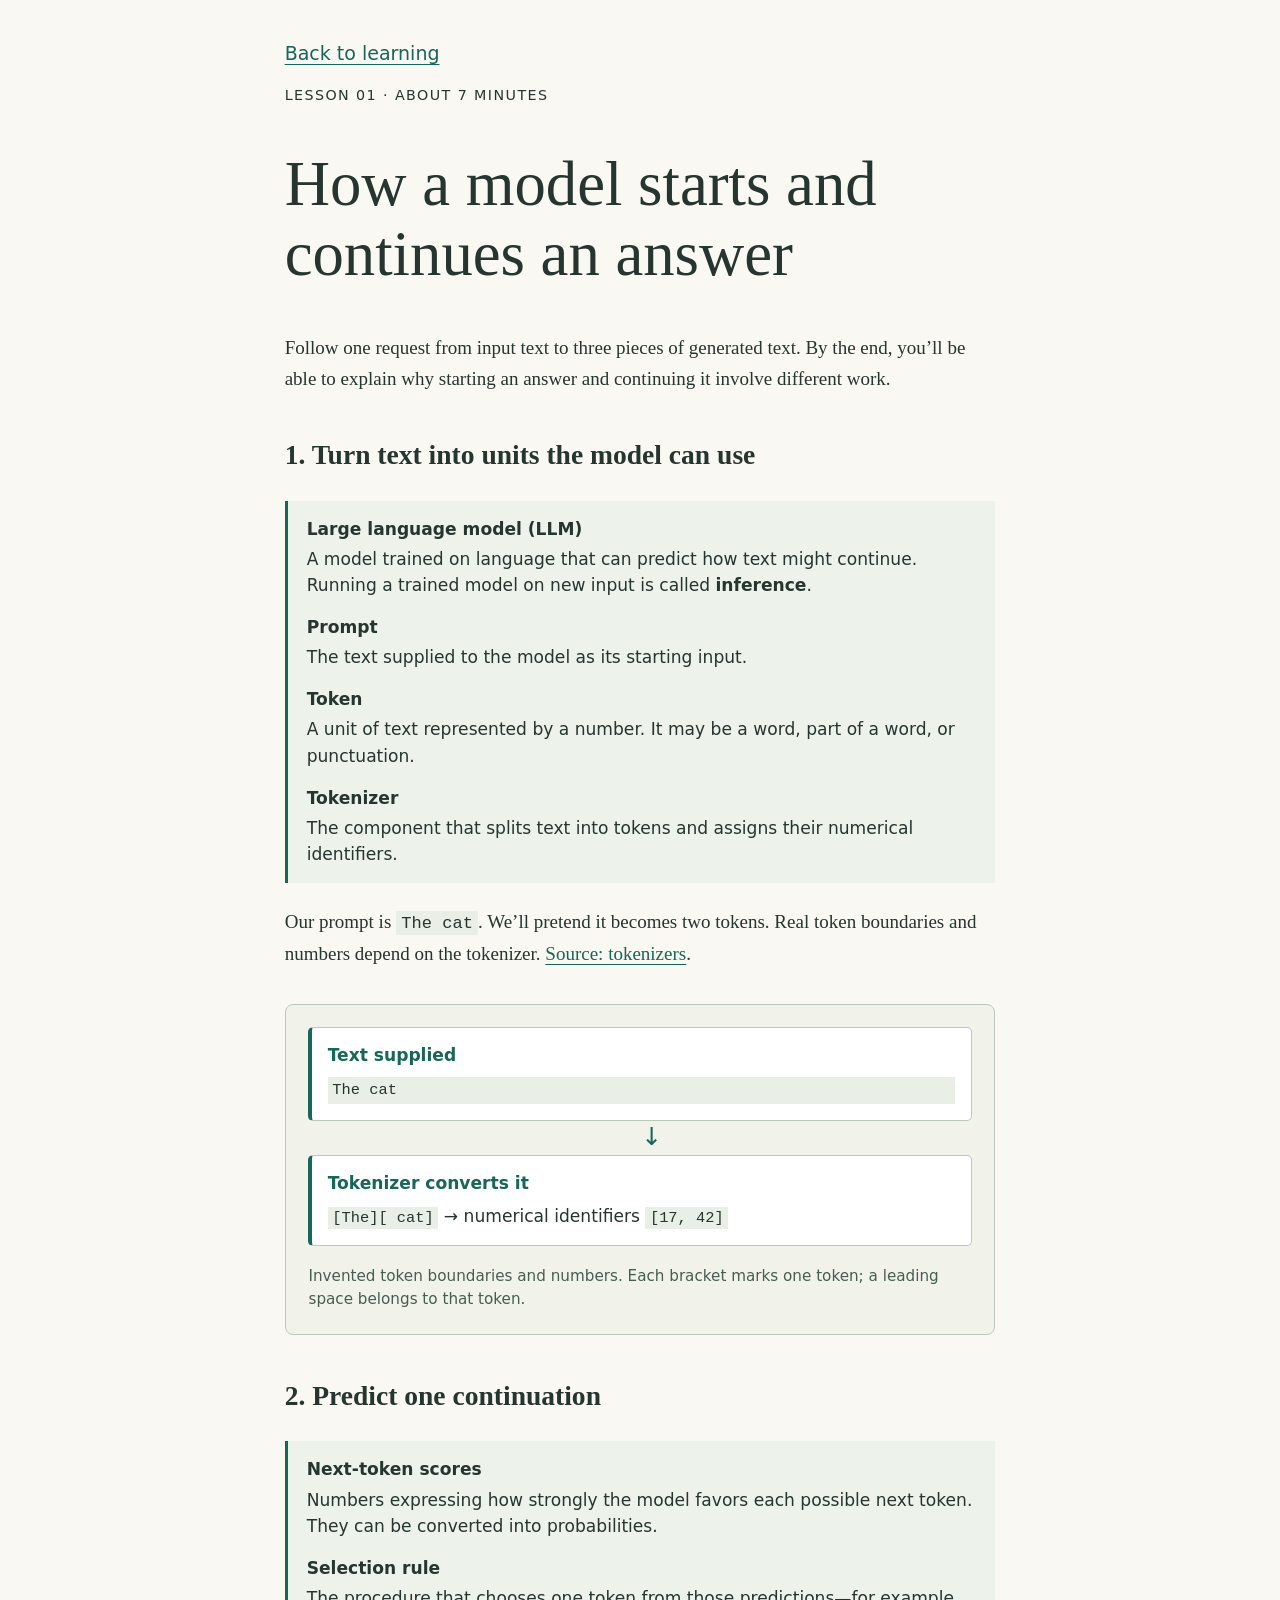
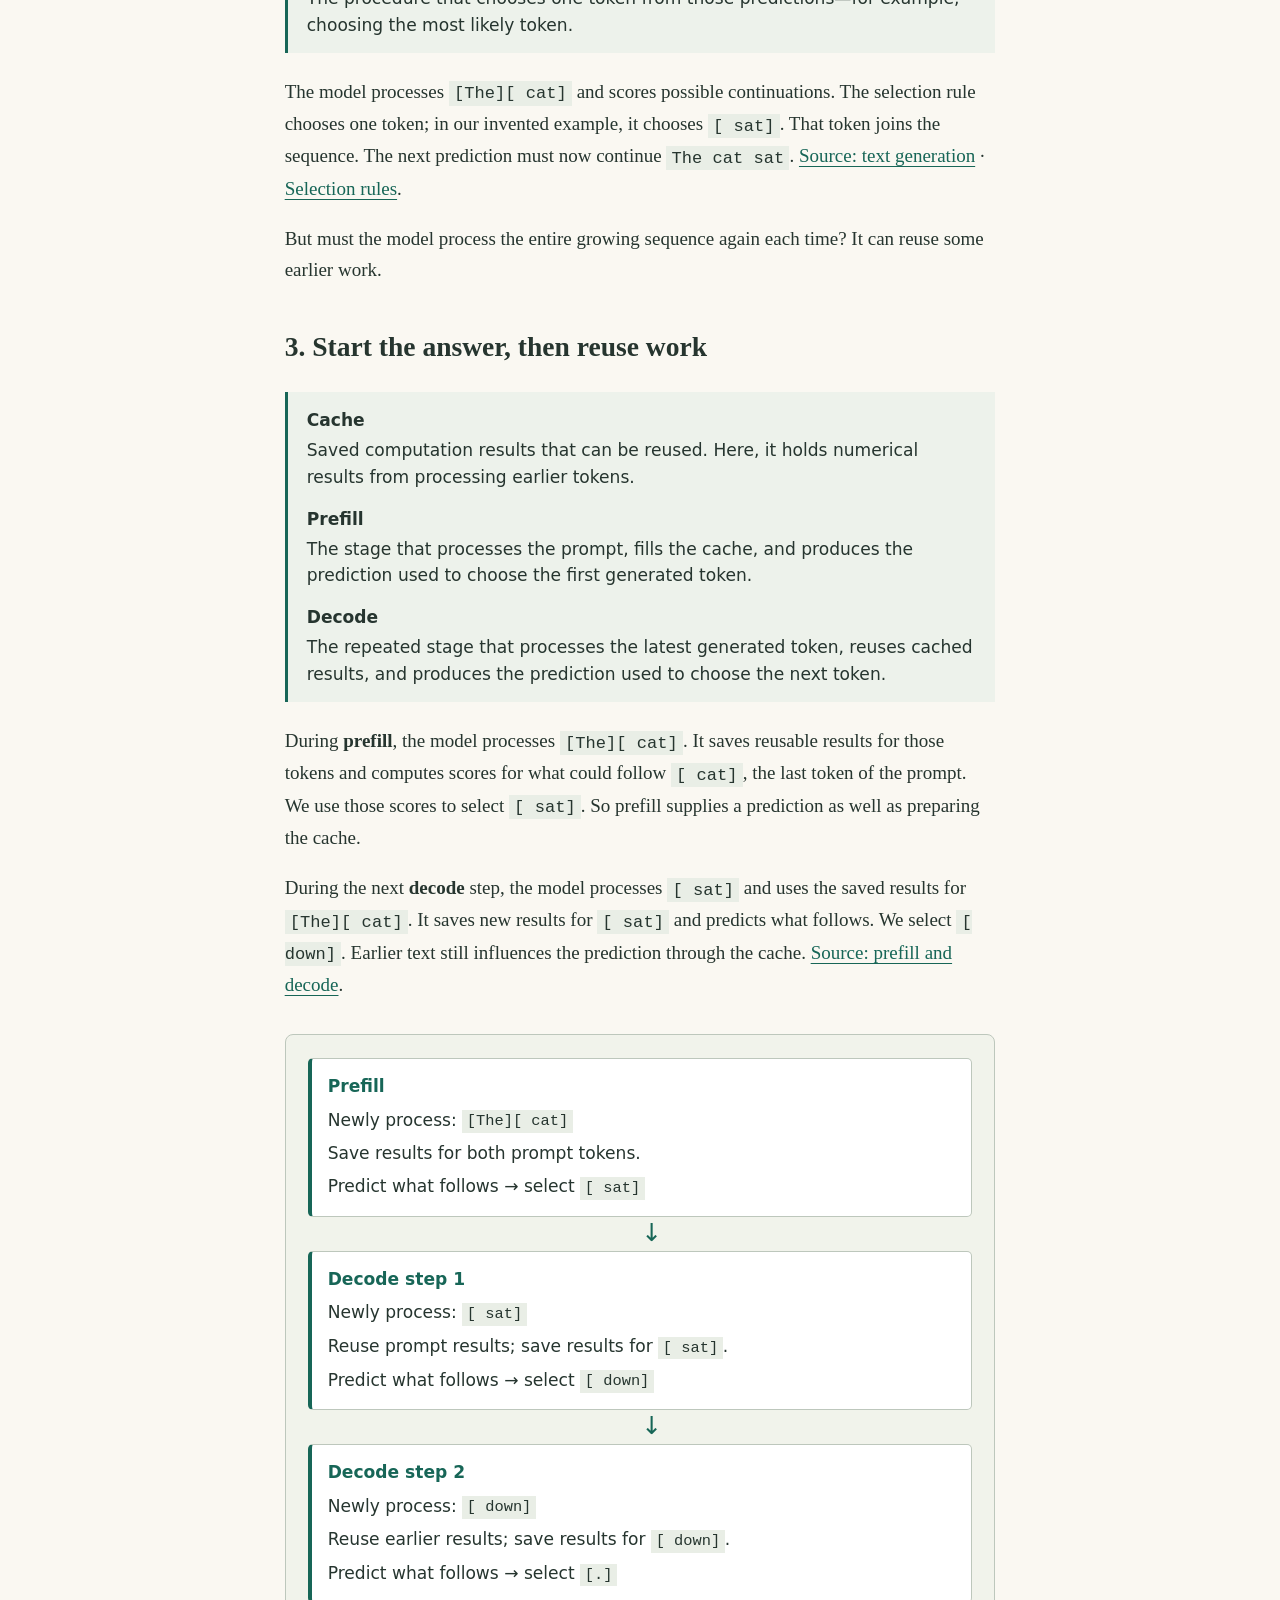
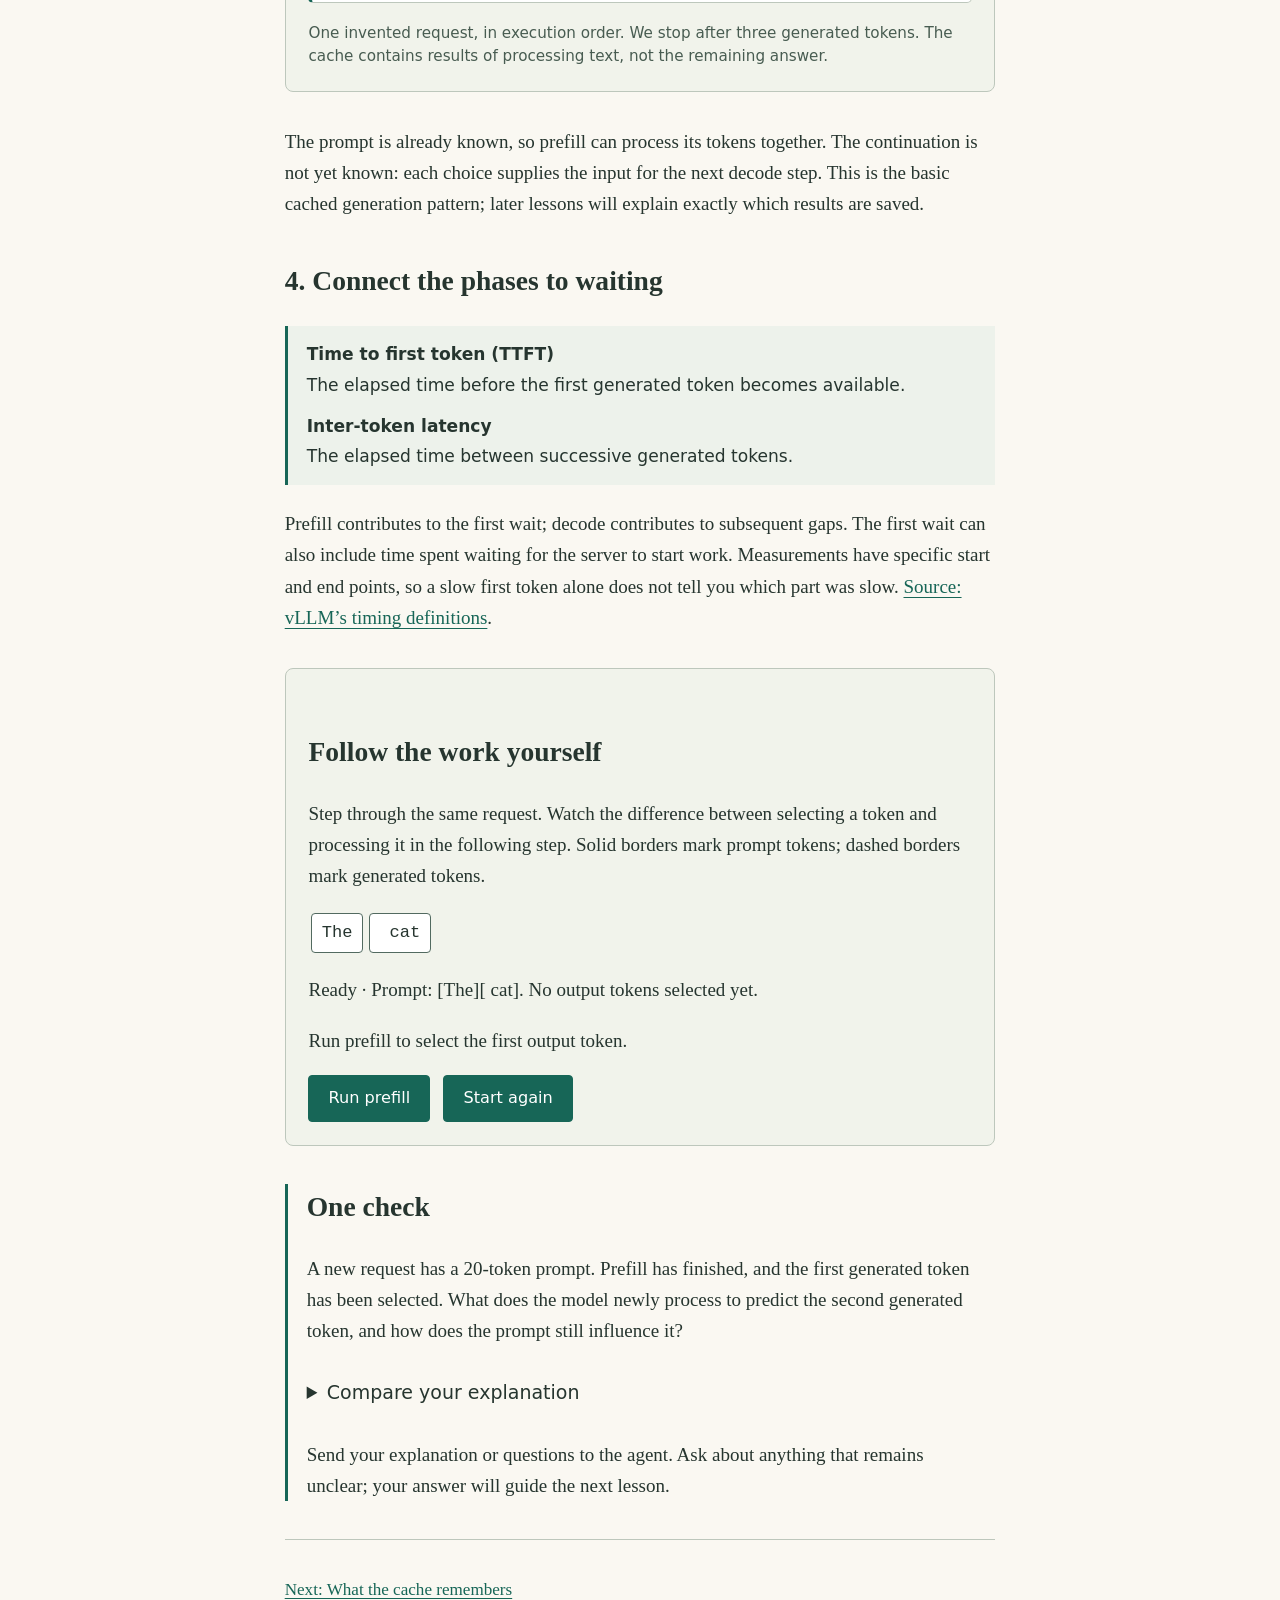
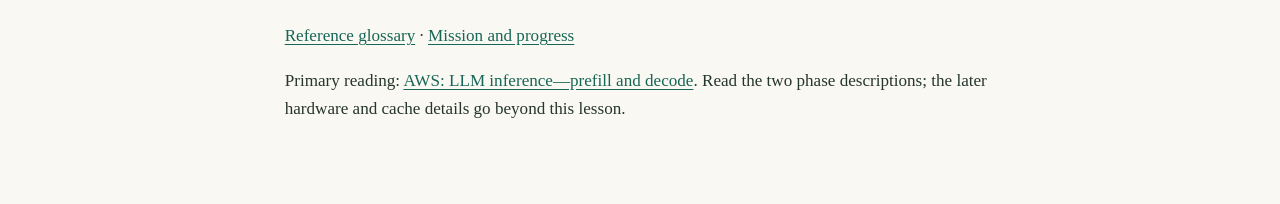
==== commit 9cc79d08: "Teach attention and KV cache reuse with a visual example" ====
--- a/docs/ai/llm-inference/lessons/0001-one-token-at-a-time.html
+++ b/docs/ai/llm-inference/lessons/0001-one-token-at-a-time.html
@@ -81,6 +81,7 @@
 <p>Send your explanation or questions to the agent. Ask about anything that remains unclear; your answer will guide the next lesson.</p>
 </section>
 <footer>
+<p><a href="0002-attention-and-the-kv-cache.html">Next: What the cache remembers</a></p>
 <p><a href="../reference/glossary.html">Reference glossary</a> · <a href="https://github.com/geoberle/learning/issues/8">Mission and progress</a></p>
 <p>Primary reading: <a href="https://docs.aws.amazon.com/prescriptive-guidance/latest/gen-ai-inference-architecture-and-best-practices-on-aws/how-ai-inference-works.html#llm-inference-prefill-and-decode">AWS: LLM inference—prefill and decode</a>. Read the two phase descriptions; the later hardware and cache details go beyond this lesson.</p>
 </footer>
--- a/docs/ai/llm-inference/assets/style.css
+++ b/docs/ai/llm-inference/assets/style.css
@@ -4,3 +4,5 @@
 .request-trace{list-style:none;padding:0;margin:0;display:grid;gap:1.8rem}.request-trace li{position:relative;display:grid;gap:.4rem;background:#fff;border:1px solid #bdc7bc;border-left:4px solid #176657;border-radius:5px;padding:.8rem;font:.9rem/1.5 system-ui,sans-serif}.request-trace li:not(:last-child)::after{content:"↓";position:absolute;top:100%;left:50%;line-height:1.8rem;color:#176657;font-size:1.3rem}.request-trace strong{color:#176657}
 
 .definitions{border-left:3px solid #176657;background:#edf2eb;padding:.8rem 1rem;margin:1.2rem 0;font:.9rem/1.55 system-ui,sans-serif}.definitions dl{margin:0}.definitions dt{font-weight:650;margin-top:.8rem}.definitions dt:first-child{margin-top:0}.definitions dd{margin:.2rem 0 0}@media print{.definitions{break-inside:avoid}}
+
+.weight-bars{margin:1rem 0;font:.85rem/1.5 system-ui,sans-serif}.weight-bars>div{display:grid;grid-template-columns:3rem minmax(0,1fr) 3rem;gap:.7rem;align-items:center;margin:.5rem 0}.weight-bars meter{width:100%;height:1.5rem}.controls button[aria-pressed="true"]{outline:2px solid #26352f;outline-offset:3px}
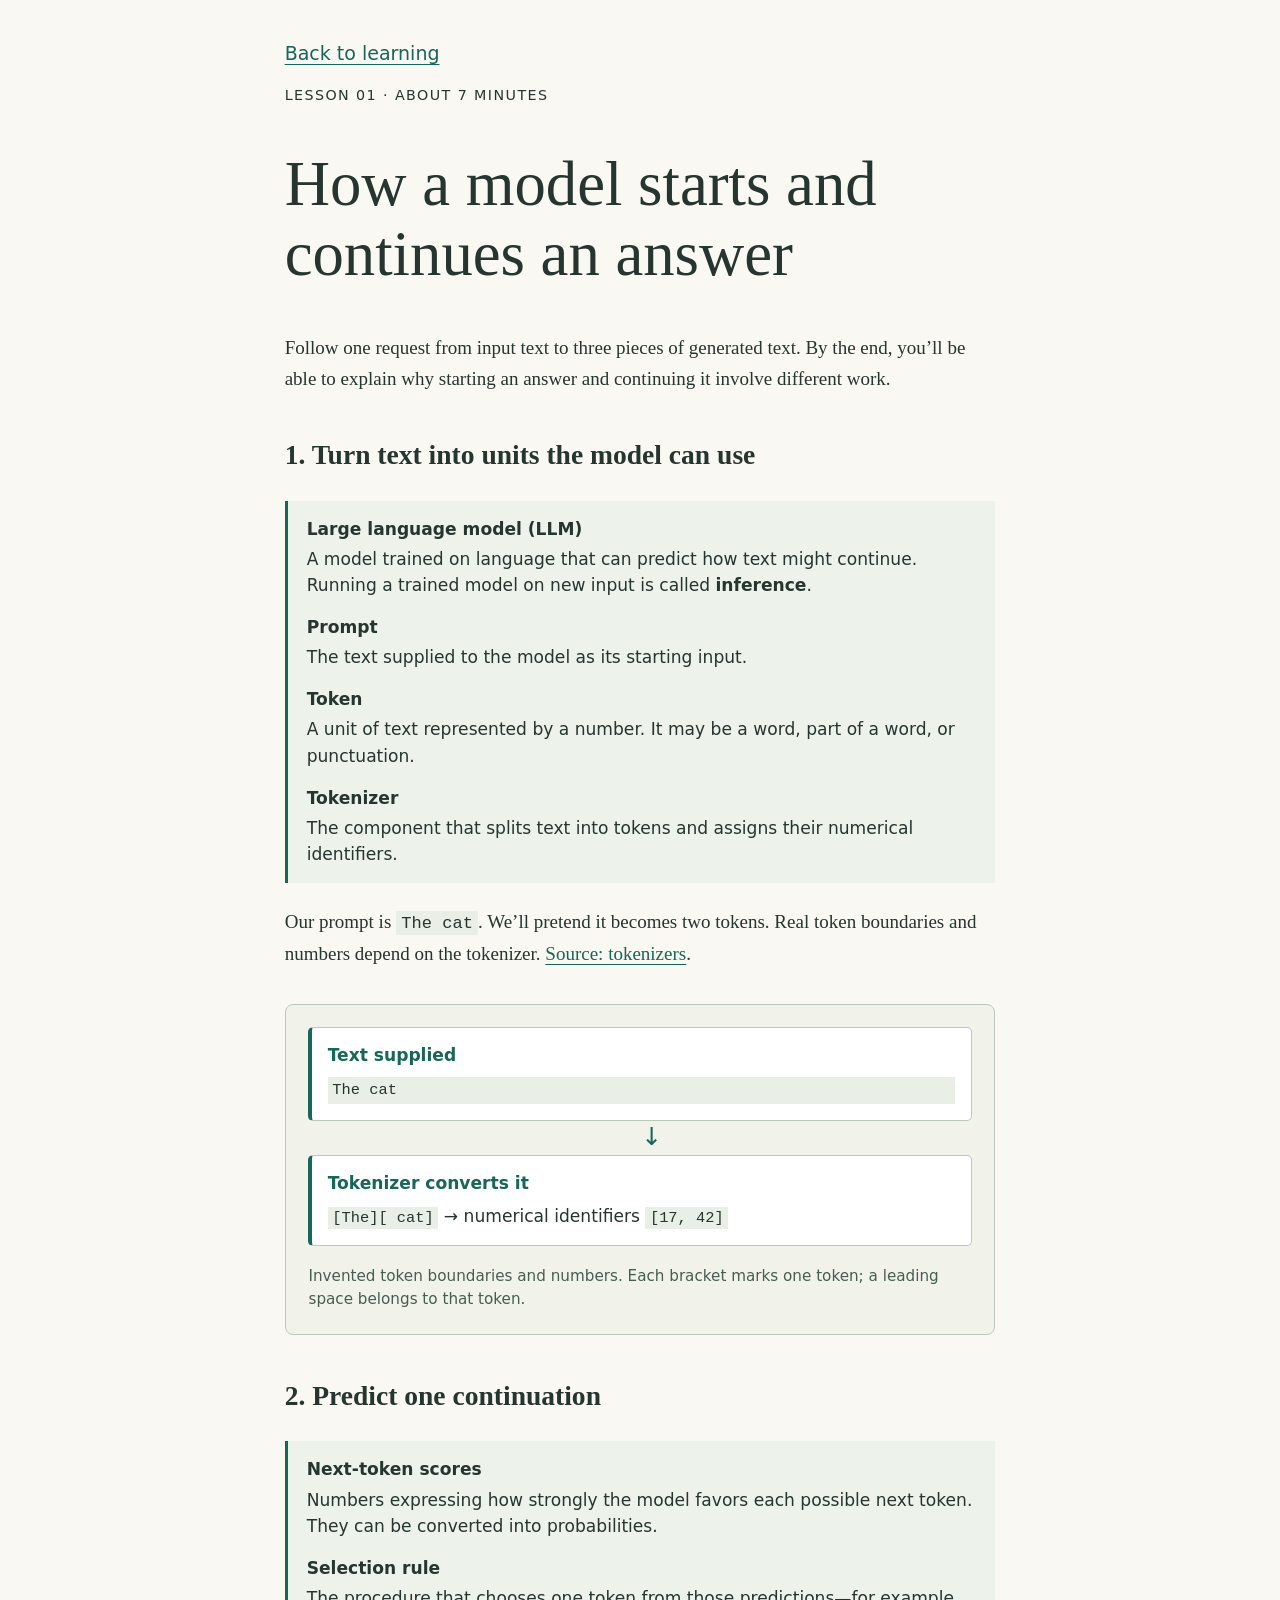
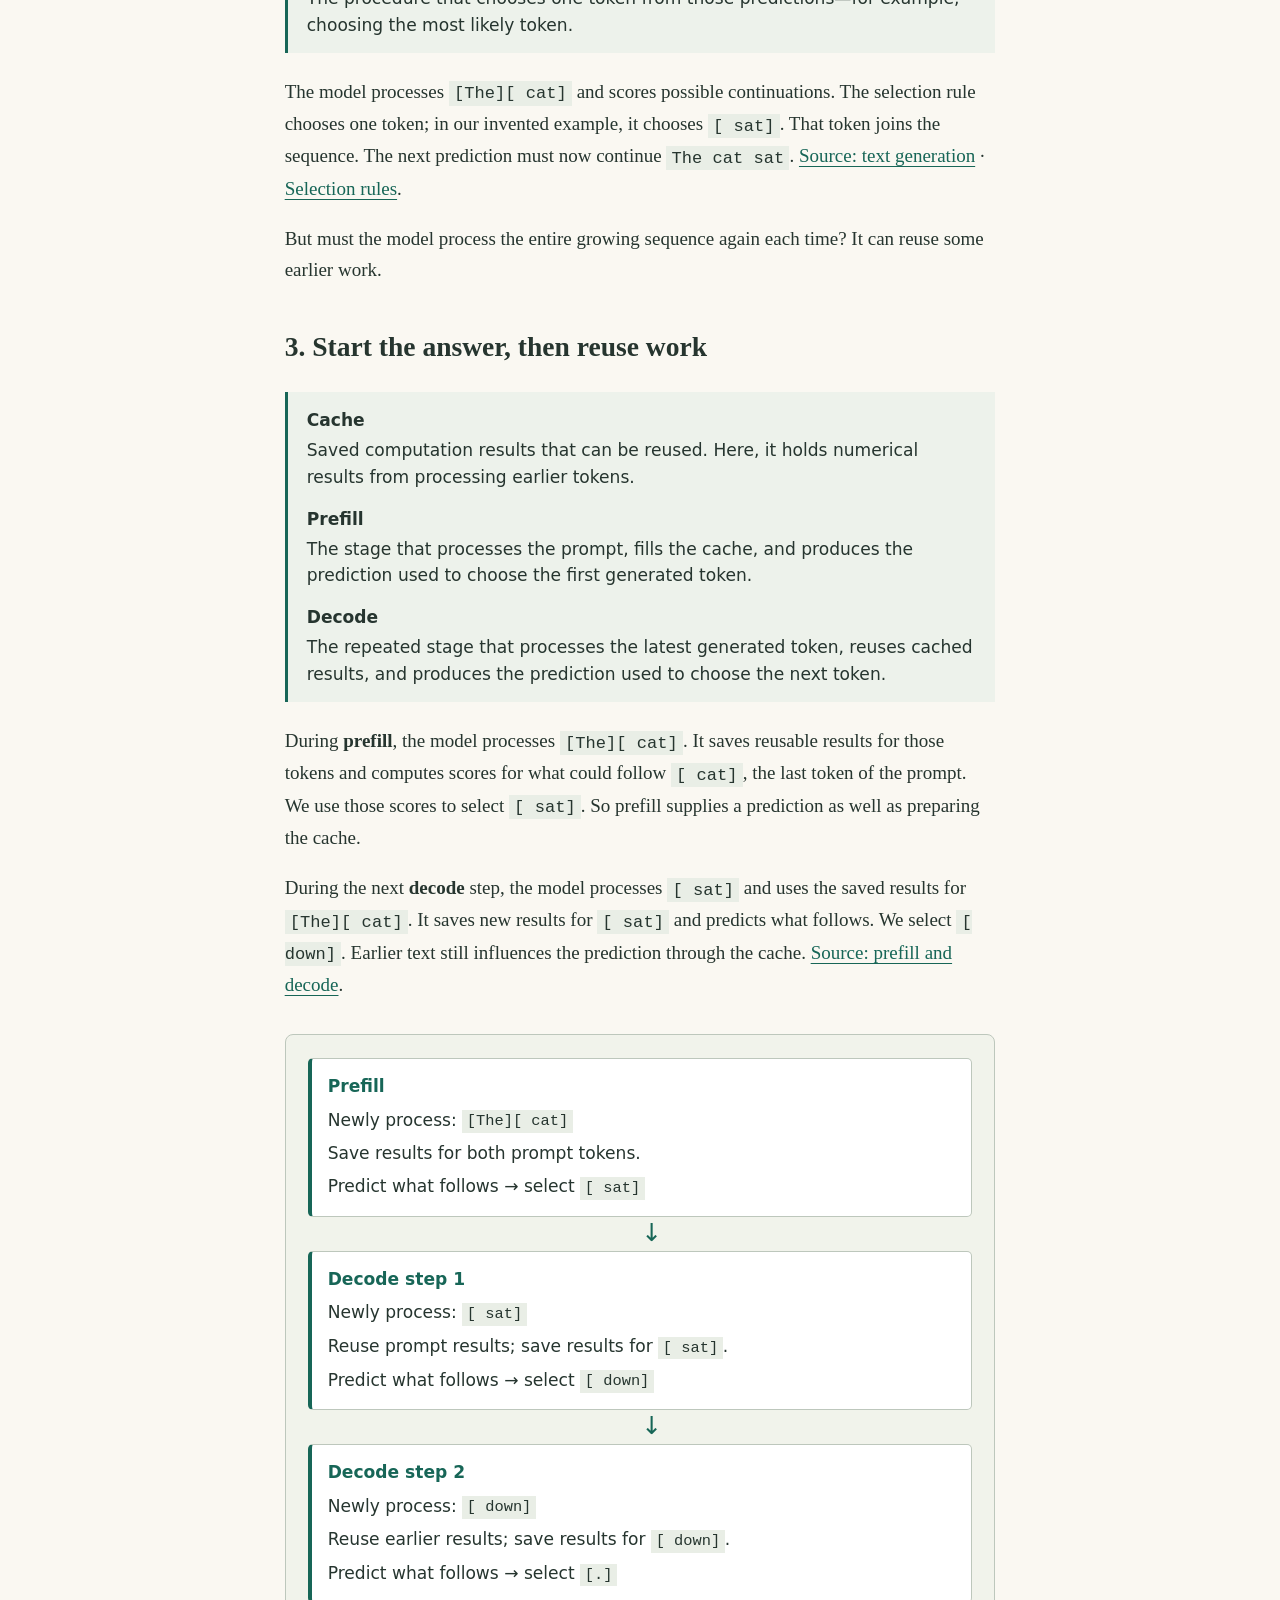
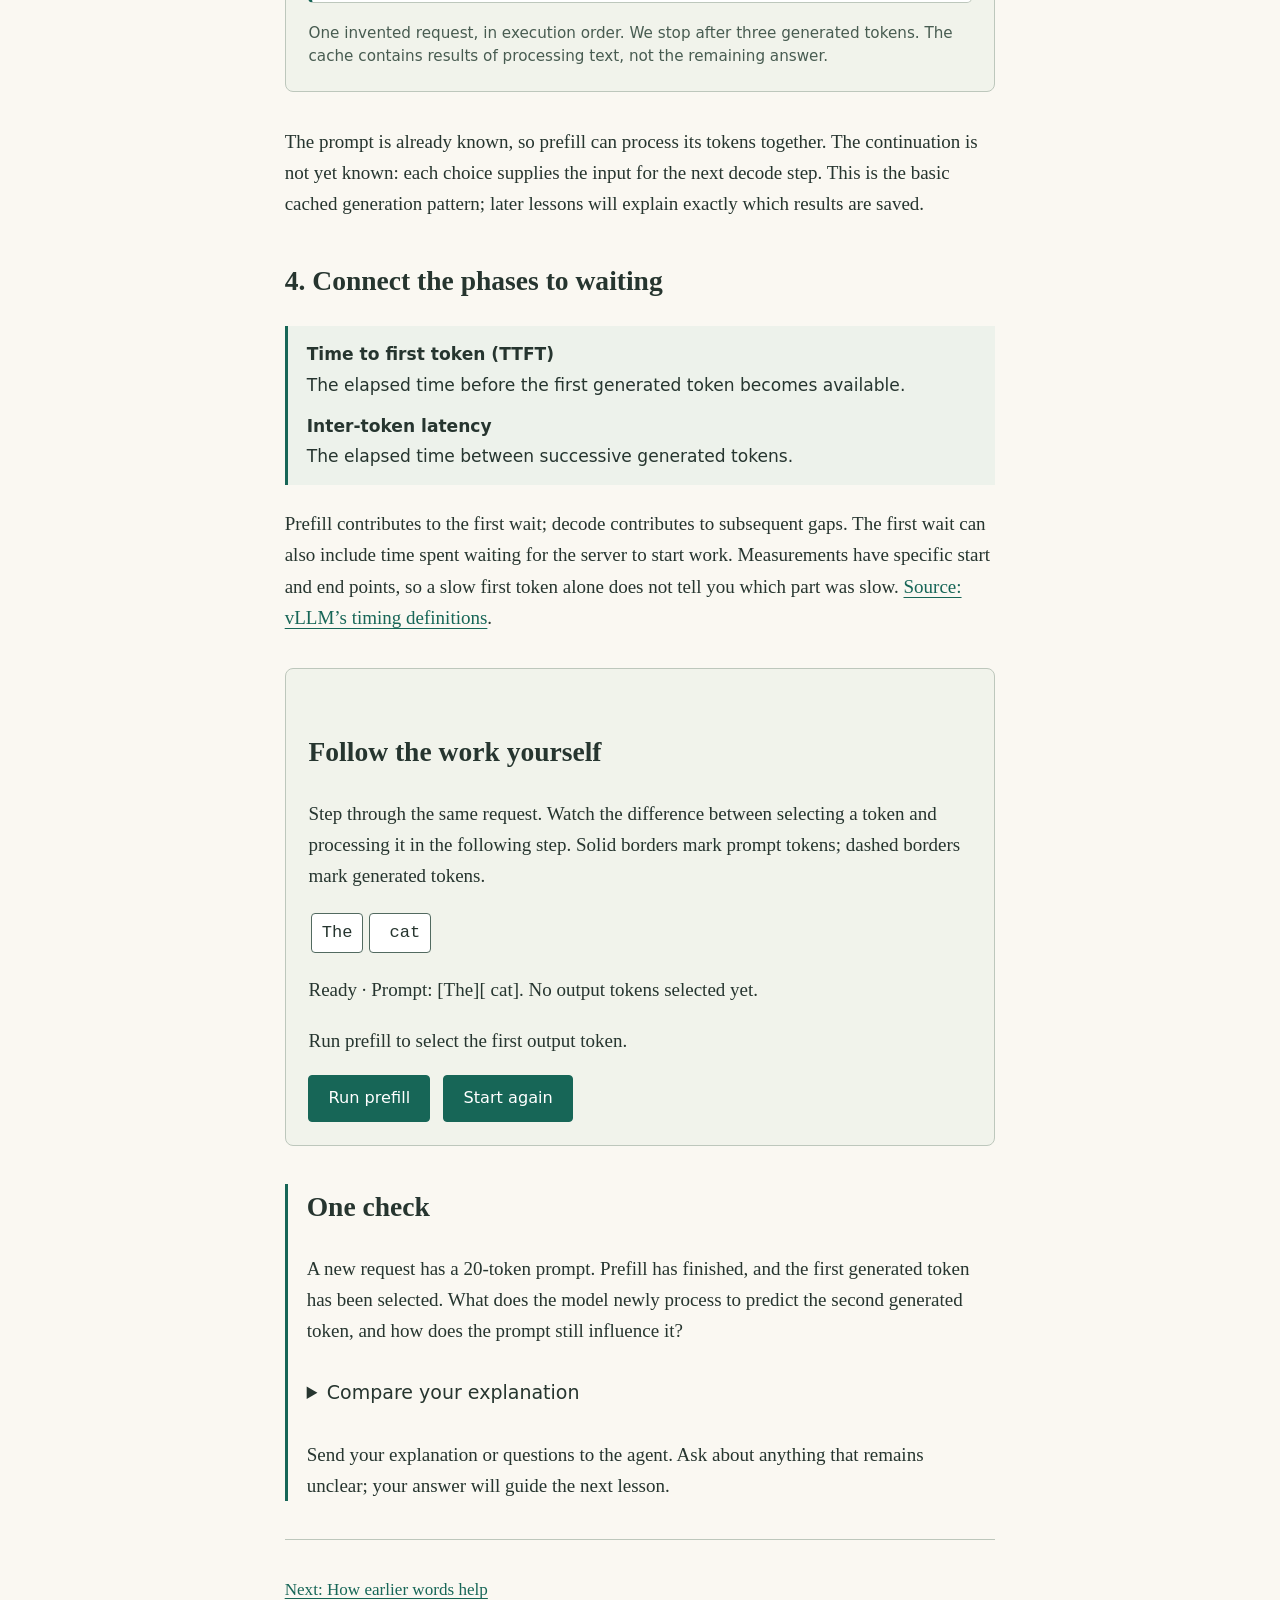
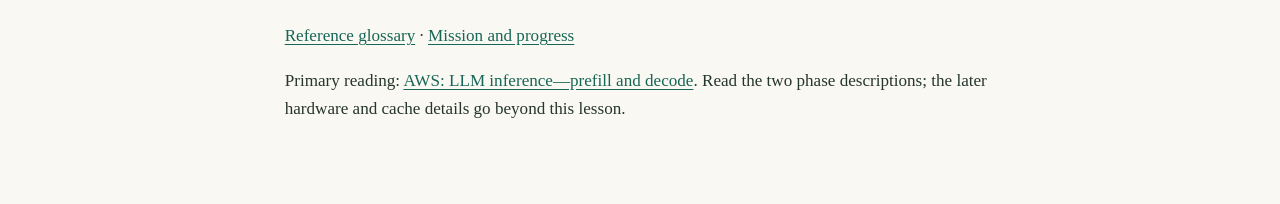
==== commit 3de1aa9d: "Introduce attention through concrete examples before terminology" ====
--- a/docs/ai/llm-inference/lessons/0001-one-token-at-a-time.html
+++ b/docs/ai/llm-inference/lessons/0001-one-token-at-a-time.html
@@ -81,7 +81,7 @@
 <p>Send your explanation or questions to the agent. Ask about anything that remains unclear; your answer will guide the next lesson.</p>
 </section>
 <footer>
-<p><a href="0002-attention-and-the-kv-cache.html">Next: What the cache remembers</a></p>
+<p><a href="0002-attention-and-the-kv-cache.html">Next: How earlier words help</a></p>
 <p><a href="../reference/glossary.html">Reference glossary</a> · <a href="https://github.com/geoberle/learning/issues/8">Mission and progress</a></p>
 <p>Primary reading: <a href="https://docs.aws.amazon.com/prescriptive-guidance/latest/gen-ai-inference-architecture-and-best-practices-on-aws/how-ai-inference-works.html#llm-inference-prefill-and-decode">AWS: LLM inference—prefill and decode</a>. Read the two phase descriptions; the later hardware and cache details go beyond this lesson.</p>
 </footer>
